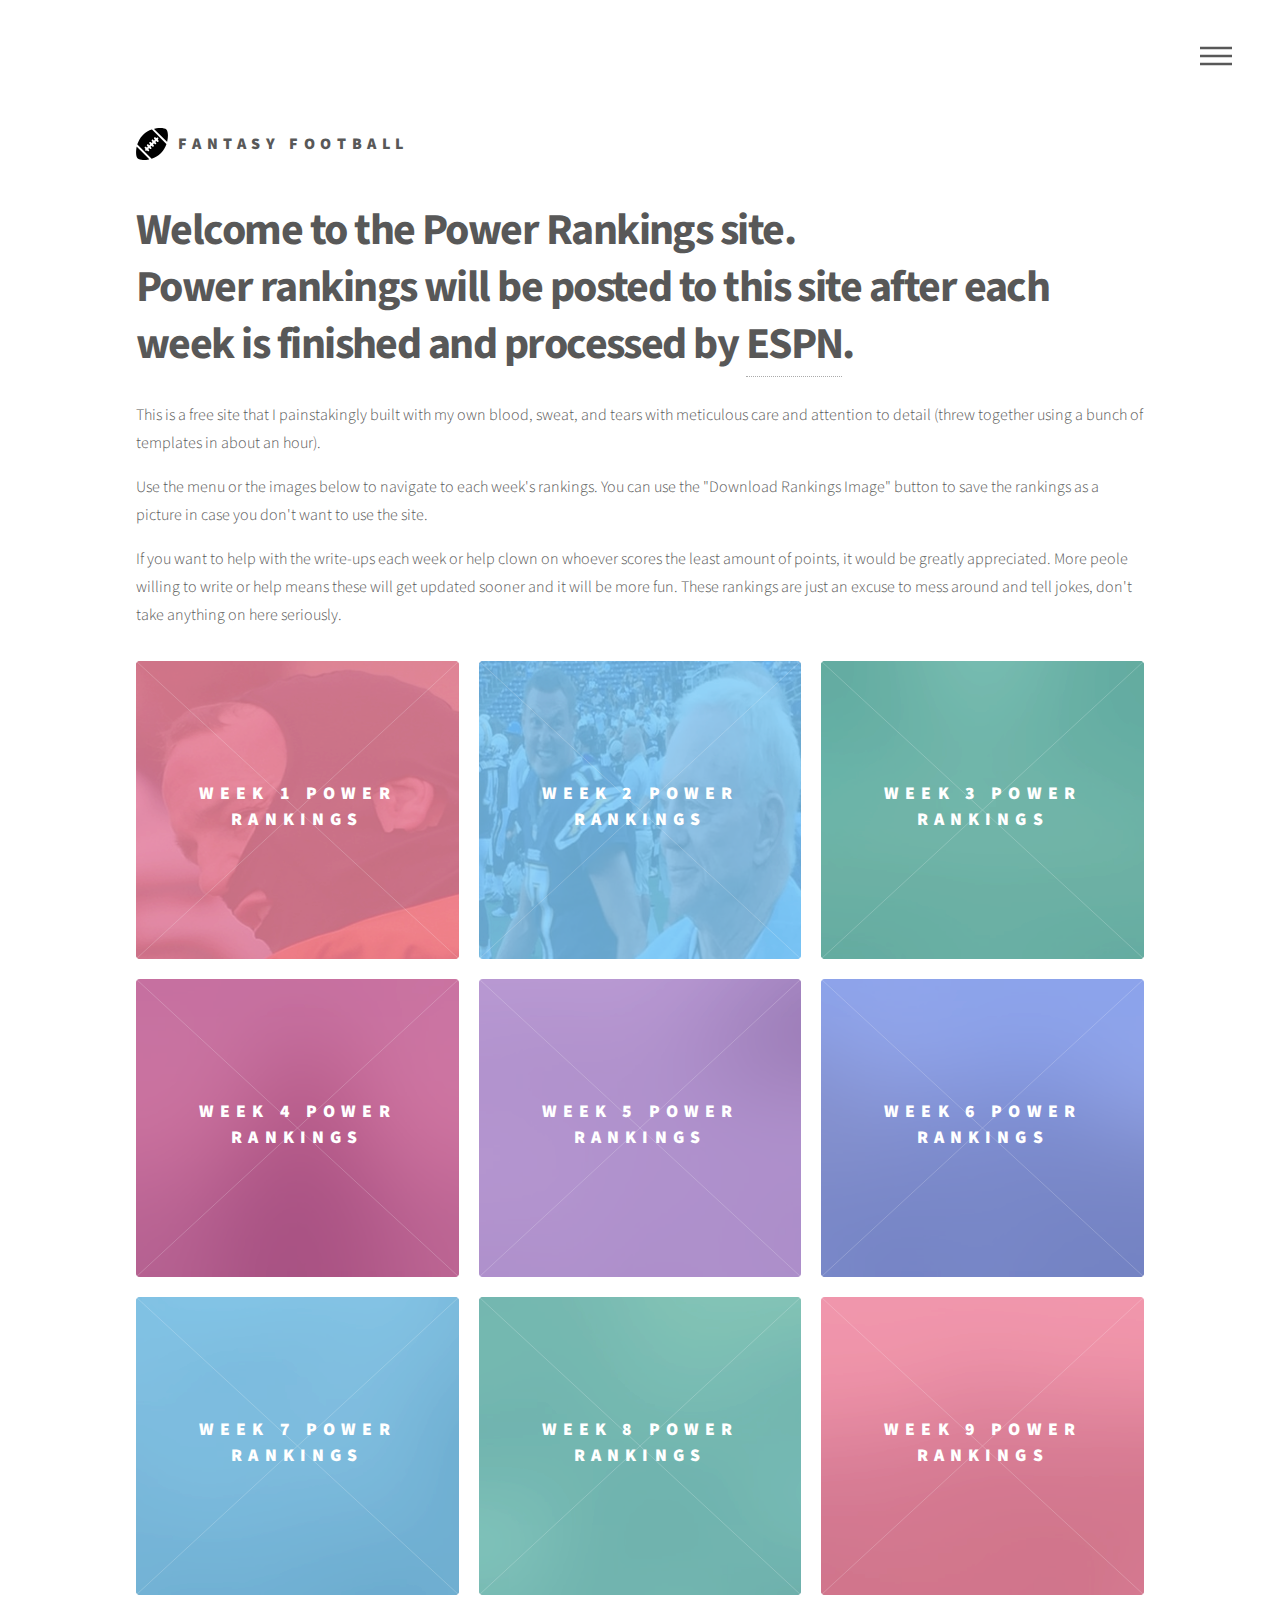
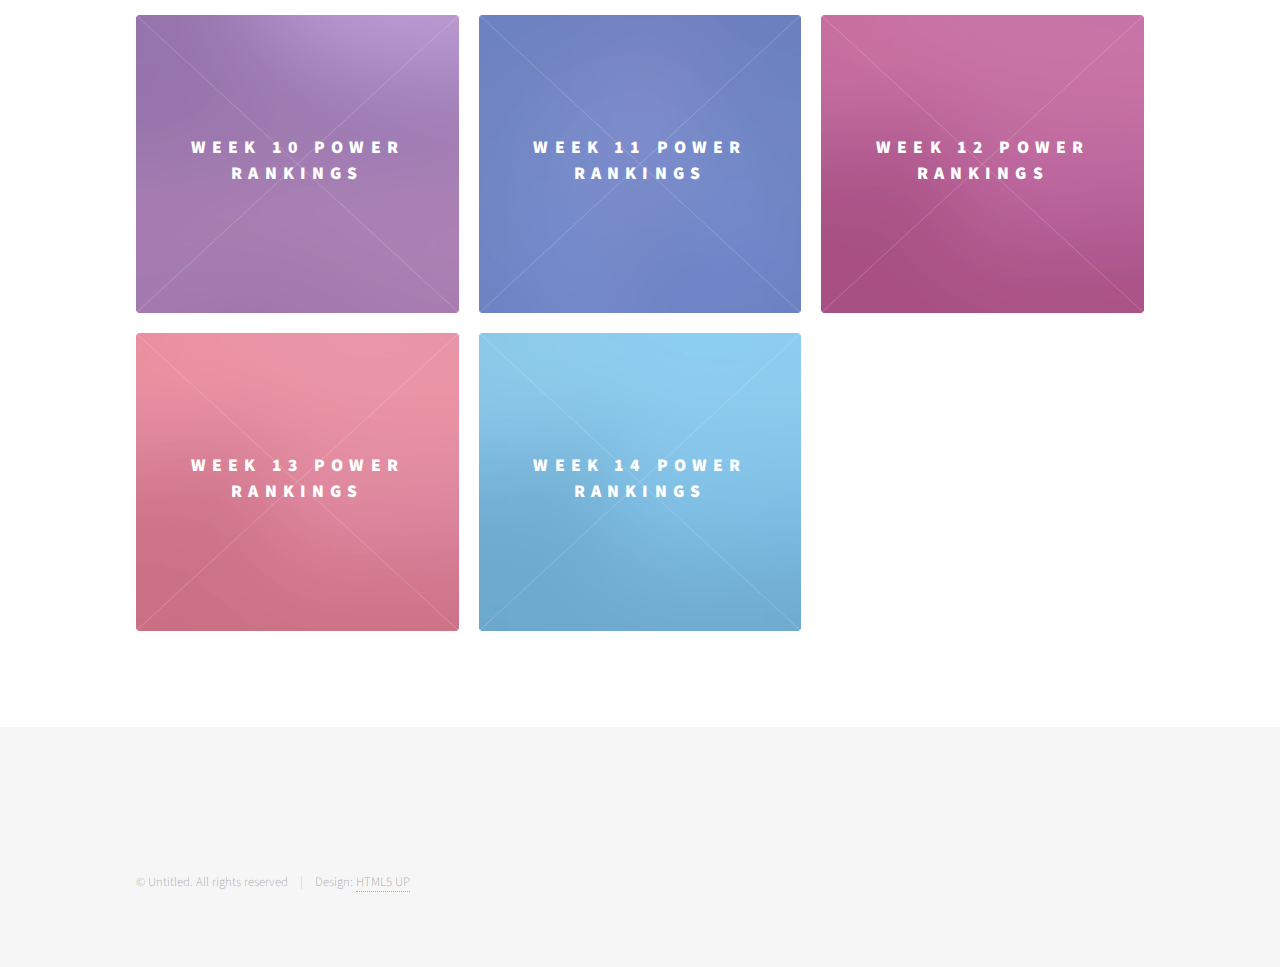
==== index.html @ f1c9c47d "Update index.html" ====
<!DOCTYPE HTML>
<!--
	Phantom by HTML5 UP
	html5up.net | @ajlkn
	Free for personal and commercial use under the CCA 3.0 license (html5up.net/license)
-->
<html>
	<head>
		<title>Fantasy Football Power Rankings</title>
		<meta charset="utf-8" />
		<meta name="viewport" content="width=device-width, initial-scale=1, user-scalable=no" />
		<link rel="stylesheet" href="assets/css/main.css" />
		<noscript><link rel="stylesheet" href="assets/css/noscript.css" /></noscript>
	</head>
	<body class="is-preload">
		<!-- Wrapper -->
			<div id="wrapper">

				<!-- Header -->
					<header id="header">
						<div class="inner">

							<!-- Logo -->
								<a href="index.html" class="logo">
									<span class="symbol"><img src="images/american-football.svg" alt="" /></span><span class="title">Fantasy Football</span>
								</a>

							<!-- Nav -->
								<nav>
									<ul>
										<li><a href="#menu">Menu</a></li>
									</ul>
								</nav>

						</div>
					</header>

				<!-- Menu -->
					<nav id="menu">
						<h2>Menu</h2>
						<ul>
							<li><a href="index.html">Home</a></li>
							<li><a href="fantasy_power_rankings-master/fantasy_power_rankings-master/manual_power_rankings.html">Week 1</a></li>
							<li><a href="fantasy_power_rankings-master/fantasy_power_rankings-master/manual_power_rankings2.html">Week 2</a></li>
							<li><a href="generic.html">Week 3</a></li>
							<li><a href="generic.html">Week 4</a></li>
							<li><a href="generic.html">Week 5</a></li>
							<li><a href="generic.html">Week 6</a></li>
							<li><a href="generic.html">Week 7</a></li>
							<li><a href="generic.html">Week 8</a></li>
							<li><a href="generic.html">Week 9</a></li>
							<li><a href="generic.html">Week 10</a></li>
							<li><a href="generic.html">Week 11</a></li>
							<li><a href="generic.html">Week 12</a></li>
							<li><a href="generic.html">Week 13</a></li>
							<li><a href="generic.html">Week 14</a></li>
						</ul>
					</nav>

				<!-- Main -->
					<div id="main">
						<div class="inner">
							<header>
								<h1>Welcome to the Power Rankings site.<br />
								Power rankings will be posted to this site after each week is finished and processed by <a href="https://fantasy.espn.com/football/league?leagueId=1941909">ESPN</a>.</h1>
								<p>This is a free site that I painstakingly built with my own blood, sweat, and tears with meticulous care and attention to detail (threw together using a bunch of templates in about an hour). </p>
								<p>Use the menu or the images below to navigate to each week's rankings. You can use the "Download Rankings Image" button to save the rankings as a picture in case you don't want to use the site.</p>
								<p>If you want to help with the write-ups each week or help clown on whoever scores the least amount of points, it would be greatly appreciated. More peole willing to write or help means these will get updated sooner and it will be more fun. These rankings are just an excuse to mess around and tell jokes, don't take anything on here seriously.</p>
							</header>
							<section class="tiles">
								<article class="style1">
									<span class="image">
										<img src="images/manning.jpg" alt="" />
									</span>
									<a href="fantasy_power_rankings-master/fantasy_power_rankings-master/manual_power_rankings.html">
										<h2>Week 1 Power Rankings</h2>
										<div class="content">
											<p>More like Week Fun am I right?</p>
										</div>
									</a>
								</article>
								<article class="style2">
									<span class="image">
										<img src="images/rivers.jpg" alt="" />
									</span>
									<a href="fantasy_power_rankings-master/fantasy_power_rankings-master/manual_power_rankings2.html">
										<h2>Week 2 Power Rankings</h2>
										<div class="content">
											<p>First the worst, second the best</p>
										</div>
									</a>
								</article>
								<article class="style3">
									<span class="image">
										<img src="images/pic03.jpg" alt="" />
									</span>
									<a href="generic.html">
										<h2>Week 3 Power Rankings</h2>
										<div class="content">
											<p>Sed nisl arcu euismod sit amet nisi lorem etiam dolor veroeros et feugiat.</p>
										</div>
									</a>
								</article>
								<article class="style4">
									<span class="image">
										<img src="images/pic04.jpg" alt="" />
									</span>
									<a href="generic.html">
										<h2>Week 4 Power Rankings</h2>
										<div class="content">
											<p>Sed nisl arcu euismod sit amet nisi lorem etiam dolor veroeros et feugiat.</p>
										</div>
									</a>
								</article>
								<article class="style5">
									<span class="image">
										<img src="images/pic05.jpg" alt="" />
									</span>
									<a href="generic.html">
										<h2>Week 5 Power Rankings</h2>
										<div class="content">
											<p>Sed nisl arcu euismod sit amet nisi lorem etiam dolor veroeros et feugiat.</p>
										</div>
									</a>
								</article>
								<article class="style6">
									<span class="image">
										<img src="images/pic06.jpg" alt="" />
									</span>
									<a href="generic.html">
										<h2>Week 6 Power Rankings</h2>
										<div class="content">
											<p>Sed nisl arcu euismod sit amet nisi lorem etiam dolor veroeros et feugiat.</p>
										</div>
									</a>
								</article>
								<article class="style2">
									<span class="image">
										<img src="images/pic07.jpg" alt="" />
									</span>
									<a href="generic.html">
										<h2>Week 7 Power Rankings</h2>
										<div class="content">
											<p>Sed nisl arcu euismod sit amet nisi lorem etiam dolor veroeros et feugiat.</p>
										</div>
									</a>
								</article>
								<article class="style3">
									<span class="image">
										<img src="images/pic08.jpg" alt="" />
									</span>
									<a href="generic.html">
										<h2>Week 8 Power Rankings</h2>
										<div class="content">
											<p>Sed nisl arcu euismod sit amet nisi lorem etiam dolor veroeros et feugiat.</p>
										</div>
									</a>
								</article>
								<article class="style1">
									<span class="image">
										<img src="images/pic09.jpg" alt="" />
									</span>
									<a href="generic.html">
										<h2>Week 9 Power Rankings</h2>
										<div class="content">
											<p>Sed nisl arcu euismod sit amet nisi lorem etiam dolor veroeros et feugiat.</p>
										</div>
									</a>
								</article>
								<article class="style5">
									<span class="image">
										<img src="images/pic10.jpg" alt="" />
									</span>
									<a href="generic.html">
										<h2>Week 10 Power Rankings</h2>
										<div class="content">
											<p>Sed nisl arcu euismod sit amet nisi lorem etiam dolor veroeros et feugiat.</p>
										</div>
									</a>
								</article>
								<article class="style6">
									<span class="image">
										<img src="images/pic11.jpg" alt="" />
									</span>
									<a href="generic.html">
										<h2>Week 11 Power Rankings</h2>
										<div class="content">
											<p>Sed nisl arcu euismod sit amet nisi lorem etiam dolor veroeros et feugiat.</p>
										</div>
									</a>
								</article>
								<article class="style4">
									<span class="image">
										<img src="images/pic12.jpg" alt="" />
									</span>
									<a href="generic.html">
										<h2>Week 12 Power Rankings</h2>
										<div class="content">
											<p>Sed nisl arcu euismod sit amet nisi lorem etiam dolor veroeros et feugiat.</p>
										</div>
									</a>
								</article>
								<article class="style1">
									<span class="image">
										<img src="images/pic12.jpg" alt="" />
									</span>
									<a href="generic.html">
										<h2>Week 13 Power Rankings</h2>
										<div class="content">
											<p>Sed nisl arcu euismod sit amet nisi lorem etiam dolor veroeros et feugiat.</p>
										</div>
									</a>
								</article>
								<article class="style2">
									<span class="image">
										<img src="images/pic12.jpg" alt="" />
									</span>
									<a href="generic.html">
										<h2>Week 14 Power Rankings</h2>
										<div class="content">
											<p>Sed nisl arcu euismod sit amet nisi lorem etiam dolor veroeros et feugiat.</p>
										</div>
									</a>
								</article>																
							</section>
						</div>
					</div>

				<!-- Footer -->
					<footer id="footer">
						<div class="inner">

							<ul class="copyright">
								<li>&copy; Untitled. All rights reserved</li><li>Design: <a href="http://html5up.net">HTML5 UP</a></li>
							</ul>
						</div>
					</footer>

			</div>

		<!-- Scripts -->
			<script src="assets/js/jquery.min.js"></script>
			<script src="assets/js/browser.min.js"></script>
			<script src="assets/js/breakpoints.min.js"></script>
			<script src="assets/js/util.js"></script>
			<script src="assets/js/main.js"></script>

	</body>
</html>
---- assets/css/main.css ----
@import url(fontawesome-all.min.css);
@import url("https://fonts.googleapis.com/css?family=Source+Sans+Pro:300,700,900");

/*
	Phantom by HTML5 UP
	html5up.net | @ajlkn
	Free for personal and commercial use under the CCA 3.0 license (html5up.net/license)
*/

html, body, div, span, applet, object,
iframe, h1, h2, h3, h4, h5, h6, p, blockquote,
pre, a, abbr, acronym, address, big, cite,
code, del, dfn, em, img, ins, kbd, q, s, samp,
small, strike, strong, sub, sup, tt, var, b,
u, i, center, dl, dt, dd, ol, ul, li, fieldset,
form, label, legend, table, caption, tbody,
tfoot, thead, tr, th, td, article, aside,
canvas, details, embed, figure, figcaption,
footer, header, hgroup, menu, nav, output, ruby,
section, summary, time, mark, audio, video {
	margin: 0;
	padding: 0;
	border: 0;
	font-size: 100%;
	font: inherit;
	vertical-align: baseline;}

article, aside, details, figcaption, figure,
footer, header, hgroup, menu, nav, section {
	display: block;}

body {
	line-height: 1;
}

ol, ul {
	list-style: none;
}

blockquote, q {
	quotes: none;
}

	blockquote:before, blockquote:after, q:before, q:after {
		content: '';
		content: none;
	}

table {
	border-collapse: collapse;
	border-spacing: 0;
}

body {
	-webkit-text-size-adjust: none;
}

mark {
	background-color: transparent;
	color: inherit;
}

input::-moz-focus-inner {
	border: 0;
	padding: 0;
}

input, select, textarea {
	-moz-appearance: none;
	-webkit-appearance: none;
	-ms-appearance: none;
	appearance: none;
}

/* Basic */

	@-ms-viewport {
		width: device-width;
	}

	body {
		-ms-overflow-style: scrollbar;
	}

	@media screen and (max-width: 480px) {

		html, body {
			min-width: 320px;
		}

	}

	html {
		box-sizing: border-box;
	}

	*, *:before, *:after {
		box-sizing: inherit;
	}

	body {
		background: #ffffff;
	}

		body.is-preload *, body.is-preload *:before, body.is-preload *:after {
			-moz-animation: none !important;
			-webkit-animation: none !important;
			-ms-animation: none !important;
			animation: none !important;
			-moz-transition: none !important;
			-webkit-transition: none !important;
			-ms-transition: none !important;
			transition: none !important;
		}

/* Type */

	body, input, select, textarea {
		color: #585858;
		font-family: "Source Sans Pro", Helvetica, sans-serif;
		font-size: 16pt;
		font-weight: 300;
		line-height: 1.75;
	}

		@media screen and (max-width: 1680px) {

			body, input, select, textarea {
				font-size: 14pt;
			}

		}

		@media screen and (max-width: 1280px) {

			body, input, select, textarea {
				font-size: 12pt;
			}

		}

	a {
		-moz-transition: border-bottom-color 0.2s ease, color 0.2s ease;
		-webkit-transition: border-bottom-color 0.2s ease, color 0.2s ease;
		-ms-transition: border-bottom-color 0.2s ease, color 0.2s ease;
		transition: border-bottom-color 0.2s ease, color 0.2s ease;
		text-decoration: none;
		color: #585858;
		border-bottom: dotted 1px rgba(88, 88, 88, 0.5);
	}

		a:hover {
			border-bottom-color: transparent;
			color: #f2849e !important;
		}

	strong, b {
		font-weight: 900;
	}

	em, i {
		font-style: italic;
	}

	p {
		margin: 0 0 2em 0;
	}

	h1 {
		font-size: 2.75em;
		font-weight: 700;
		line-height: 1.3;
		margin: 0 0 1em 0;
		letter-spacing: -0.035em;
	}

		h1 a {
			color: inherit;
		}

		@media screen and (max-width: 736px) {

			h1 {
				font-size: 2em;
				margin: 0 0 1em 0;
			}

		}

		@media screen and (max-width: 360px) {

			h1 {
				font-size: 1.75em;
			}

		}

	h2, h3, h4, h5, h6 {
		font-weight: 900;
		line-height: 1.5;
		margin: 0 0 2em 0;
		text-transform: uppercase;
		letter-spacing: 0.35em;
	}

		h2 a, h3 a, h4 a, h5 a, h6 a {
			color: inherit;
		}

	h2 {
		font-size: 1.1em;
	}

	h3 {
		font-size: 1em;
	}

	h4 {
		font-size: 0.8em;
	}

	h5 {
		font-size: 0.8em;
	}

	h6 {
		font-size: 0.8em;
	}

	@media screen and (max-width: 980px) {

		h1 br, h2 br, h3 br, h4 br, h5 br, h6 br {
			display: none;
		}

	}

	@media screen and (max-width: 736px) {

		h2 {
			font-size: 1em;
		}

		h3 {
			font-size: 0.8em;
		}

	}

	sub {
		font-size: 0.8em;
		position: relative;
		top: 0.5em;
	}

	sup {
		font-size: 0.8em;
		position: relative;
		top: -0.5em;
	}

	blockquote {
		border-left: solid 4px #c9c9c9;
		font-style: italic;
		margin: 0 0 2em 0;
		padding: 0.5em 0 0.5em 2em;
	}

	code {
		background: rgba(144, 144, 144, 0.075);
		border-radius: 4px;
		border: solid 1px #c9c9c9;
		font-family: "Courier New", monospace;
		font-size: 0.9em;
		margin: 0 0.25em;
		padding: 0.25em 0.65em;
	}

	pre {
		-webkit-overflow-scrolling: touch;
		font-family: "Courier New", monospace;
		font-size: 0.9em;
		margin: 0 0 2em 0;
	}

		pre code {
			display: block;
			line-height: 1.75;
			padding: 1em 1.5em;
			overflow-x: auto;
		}

	hr {
		border: 0;
		border-bottom: solid 1px #c9c9c9;
		margin: 2em 0;
	}

		hr.major {
			margin: 3em 0;
		}

	.align-left {
		text-align: left;
	}

	.align-center {
		text-align: center;
	}

	.align-right {
		text-align: right;
	}

/* Row */

	.row {
		display: flex;
		flex-wrap: wrap;
		box-sizing: border-box;
		align-items: stretch;
	}

		.row > * {
			box-sizing: border-box;
		}

		.row.gtr-uniform > * > :last-child {
			margin-bottom: 0;
		}

		.row.aln-left {
			justify-content: flex-start;
		}

		.row.aln-center {
			justify-content: center;
		}

		.row.aln-right {
			justify-content: flex-end;
		}

		.row.aln-top {
			align-items: flex-start;
		}

		.row.aln-middle {
			align-items: center;
		}

		.row.aln-bottom {
			align-items: flex-end;
		}

		.row > .imp {
			order: -1;
		}

		.row > .col-1 {
			width: 8.33333%;
		}

		.row > .off-1 {
			margin-left: 8.33333%;
		}

		.row > .col-2 {
			width: 16.66667%;
		}

		.row > .off-2 {
			margin-left: 16.66667%;
		}

		.row > .col-3 {
			width: 25%;
		}

		.row > .off-3 {
			margin-left: 25%;
		}

		.row > .col-4 {
			width: 33.33333%;
		}

		.row > .off-4 {
			margin-left: 33.33333%;
		}

		.row > .col-5 {
			width: 41.66667%;
		}

		.row > .off-5 {
			margin-left: 41.66667%;
		}

		.row > .col-6 {
			width: 50%;
		}

		.row > .off-6 {
			margin-left: 50%;
		}

		.row > .col-7 {
			width: 58.33333%;
		}

		.row > .off-7 {
			margin-left: 58.33333%;
		}

		.row > .col-8 {
			width: 66.66667%;
		}

		.row > .off-8 {
			margin-left: 66.66667%;
		}

		.row > .col-9 {
			width: 75%;
		}

		.row > .off-9 {
			margin-left: 75%;
		}

		.row > .col-10 {
			width: 83.33333%;
		}

		.row > .off-10 {
			margin-left: 83.33333%;
		}

		.row > .col-11 {
			width: 91.66667%;
		}

		.row > .off-11 {
			margin-left: 91.66667%;
		}

		.row > .col-12 {
			width: 100%;
		}

		.row > .off-12 {
			margin-left: 100%;
		}

		.row.gtr-0 {
			margin-top: 0;
			margin-left: 0em;
		}

			.row.gtr-0 > * {
				padding: 0 0 0 0em;
			}

			.row.gtr-0.gtr-uniform {
				margin-top: 0em;
			}

				.row.gtr-0.gtr-uniform > * {
					padding-top: 0em;
				}

		.row.gtr-25 {
			margin-top: 0;
			margin-left: -0.5em;
		}

			.row.gtr-25 > * {
				padding: 0 0 0 0.5em;
			}

			.row.gtr-25.gtr-uniform {
				margin-top: -0.5em;
			}

				.row.gtr-25.gtr-uniform > * {
					padding-top: 0.5em;
				}

		.row.gtr-50 {
			margin-top: 0;
			margin-left: -1em;
		}

			.row.gtr-50 > * {
				padding: 0 0 0 1em;
			}

			.row.gtr-50.gtr-uniform {
				margin-top: -1em;
			}

				.row.gtr-50.gtr-uniform > * {
					padding-top: 1em;
				}

		.row {
			margin-top: 0;
			margin-left: -2em;
		}

			.row > * {
				padding: 0 0 0 2em;
			}

			.row.gtr-uniform {
				margin-top: -2em;
			}

				.row.gtr-uniform > * {
					padding-top: 2em;
				}

		.row.gtr-150 {
			margin-top: 0;
			margin-left: -3em;
		}

			.row.gtr-150 > * {
				padding: 0 0 0 3em;
			}

			.row.gtr-150.gtr-uniform {
				margin-top: -3em;
			}

				.row.gtr-150.gtr-uniform > * {
					padding-top: 3em;
				}

		.row.gtr-200 {
			margin-top: 0;
			margin-left: -4em;
		}

			.row.gtr-200 > * {
				padding: 0 0 0 4em;
			}

			.row.gtr-200.gtr-uniform {
				margin-top: -4em;
			}

				.row.gtr-200.gtr-uniform > * {
					padding-top: 4em;
				}

		@media screen and (max-width: 1680px) {

			.row {
				display: flex;
				flex-wrap: wrap;
				box-sizing: border-box;
				align-items: stretch;
			}

				.row > * {
					box-sizing: border-box;
				}

				.row.gtr-uniform > * > :last-child {
					margin-bottom: 0;
				}

				.row.aln-left {
					justify-content: flex-start;
				}

				.row.aln-center {
					justify-content: center;
				}

				.row.aln-right {
					justify-content: flex-end;
				}

				.row.aln-top {
					align-items: flex-start;
				}

				.row.aln-middle {
					align-items: center;
				}

				.row.aln-bottom {
					align-items: flex-end;
				}

				.row > .imp-xlarge {
					order: -1;
				}

				.row > .col-1-xlarge {
					width: 8.33333%;
				}

				.row > .off-1-xlarge {
					margin-left: 8.33333%;
				}

				.row > .col-2-xlarge {
					width: 16.66667%;
				}

				.row > .off-2-xlarge {
					margin-left: 16.66667%;
				}

				.row > .col-3-xlarge {
					width: 25%;
				}

				.row > .off-3-xlarge {
					margin-left: 25%;
				}

				.row > .col-4-xlarge {
					width: 33.33333%;
				}

				.row > .off-4-xlarge {
					margin-left: 33.33333%;
				}

				.row > .col-5-xlarge {
					width: 41.66667%;
				}

				.row > .off-5-xlarge {
					margin-left: 41.66667%;
				}

				.row > .col-6-xlarge {
					width: 50%;
				}

				.row > .off-6-xlarge {
					margin-left: 50%;
				}

				.row > .col-7-xlarge {
					width: 58.33333%;
				}

				.row > .off-7-xlarge {
					margin-left: 58.33333%;
				}

				.row > .col-8-xlarge {
					width: 66.66667%;
				}

				.row > .off-8-xlarge {
					margin-left: 66.66667%;
				}

				.row > .col-9-xlarge {
					width: 75%;
				}

				.row > .off-9-xlarge {
					margin-left: 75%;
				}

				.row > .col-10-xlarge {
					width: 83.33333%;
				}

				.row > .off-10-xlarge {
					margin-left: 83.33333%;
				}

				.row > .col-11-xlarge {
					width: 91.66667%;
				}

				.row > .off-11-xlarge {
					margin-left: 91.66667%;
				}

				.row > .col-12-xlarge {
					width: 100%;
				}

				.row > .off-12-xlarge {
					margin-left: 100%;
				}

				.row.gtr-0 {
					margin-top: 0;
					margin-left: 0em;
				}

					.row.gtr-0 > * {
						padding: 0 0 0 0em;
					}

					.row.gtr-0.gtr-uniform {
						margin-top: 0em;
					}

						.row.gtr-0.gtr-uniform > * {
							padding-top: 0em;
						}

				.row.gtr-25 {
					margin-top: 0;
					margin-left: -0.5em;
				}

					.row.gtr-25 > * {
						padding: 0 0 0 0.5em;
					}

					.row.gtr-25.gtr-uniform {
						margin-top: -0.5em;
					}

						.row.gtr-25.gtr-uniform > * {
							padding-top: 0.5em;
						}

				.row.gtr-50 {
					margin-top: 0;
					margin-left: -1em;
				}

					.row.gtr-50 > * {
						padding: 0 0 0 1em;
					}

					.row.gtr-50.gtr-uniform {
						margin-top: -1em;
					}

						.row.gtr-50.gtr-uniform > * {
							padding-top: 1em;
						}

				.row {
					margin-top: 0;
					margin-left: -2em;
				}

					.row > * {
						padding: 0 0 0 2em;
					}

					.row.gtr-uniform {
						margin-top: -2em;
					}

						.row.gtr-uniform > * {
							padding-top: 2em;
						}

				.row.gtr-150 {
					margin-top: 0;
					margin-left: -3em;
				}

					.row.gtr-150 > * {
						padding: 0 0 0 3em;
					}

					.row.gtr-150.gtr-uniform {
						margin-top: -3em;
					}

						.row.gtr-150.gtr-uniform > * {
							padding-top: 3em;
						}

				.row.gtr-200 {
					margin-top: 0;
					margin-left: -4em;
				}

					.row.gtr-200 > * {
						padding: 0 0 0 4em;
					}

					.row.gtr-200.gtr-uniform {
						margin-top: -4em;
					}

						.row.gtr-200.gtr-uniform > * {
							padding-top: 4em;
						}

		}

		@media screen and (max-width: 1280px) {

			.row {
				display: flex;
				flex-wrap: wrap;
				box-sizing: border-box;
				align-items: stretch;
			}

				.row > * {
					box-sizing: border-box;
				}

				.row.gtr-uniform > * > :last-child {
					margin-bottom: 0;
				}

				.row.aln-left {
					justify-content: flex-start;
				}

				.row.aln-center {
					justify-content: center;
				}

				.row.aln-right {
					justify-content: flex-end;
				}

				.row.aln-top {
					align-items: flex-start;
				}

				.row.aln-middle {
					align-items: center;
				}

				.row.aln-bottom {
					align-items: flex-end;
				}

				.row > .imp-large {
					order: -1;
				}

				.row > .col-1-large {
					width: 8.33333%;
				}

				.row > .off-1-large {
					margin-left: 8.33333%;
				}

				.row > .col-2-large {
					width: 16.66667%;
				}

				.row > .off-2-large {
					margin-left: 16.66667%;
				}

				.row > .col-3-large {
					width: 25%;
				}

				.row > .off-3-large {
					margin-left: 25%;
				}

				.row > .col-4-large {
					width: 33.33333%;
				}

				.row > .off-4-large {
					margin-left: 33.33333%;
				}

				.row > .col-5-large {
					width: 41.66667%;
				}

				.row > .off-5-large {
					margin-left: 41.66667%;
				}

				.row > .col-6-large {
					width: 50%;
				}

				.row > .off-6-large {
					margin-left: 50%;
				}

				.row > .col-7-large {
					width: 58.33333%;
				}

				.row > .off-7-large {
					margin-left: 58.33333%;
				}

				.row > .col-8-large {
					width: 66.66667%;
				}

				.row > .off-8-large {
					margin-left: 66.66667%;
				}

				.row > .col-9-large {
					width: 75%;
				}

				.row > .off-9-large {
					margin-left: 75%;
				}

				.row > .col-10-large {
					width: 83.33333%;
				}

				.row > .off-10-large {
					margin-left: 83.33333%;
				}

				.row > .col-11-large {
					width: 91.66667%;
				}

				.row > .off-11-large {
					margin-left: 91.66667%;
				}

				.row > .col-12-large {
					width: 100%;
				}

				.row > .off-12-large {
					margin-left: 100%;
				}

				.row.gtr-0 {
					margin-top: 0;
					margin-left: 0em;
				}

					.row.gtr-0 > * {
						padding: 0 0 0 0em;
					}

					.row.gtr-0.gtr-uniform {
						margin-top: 0em;
					}

						.row.gtr-0.gtr-uniform > * {
							padding-top: 0em;
						}

				.row.gtr-25 {
					margin-top: 0;
					margin-left: -0.5em;
				}

					.row.gtr-25 > * {
						padding: 0 0 0 0.5em;
					}

					.row.gtr-25.gtr-uniform {
						margin-top: -0.5em;
					}

						.row.gtr-25.gtr-uniform > * {
							padding-top: 0.5em;
						}

				.row.gtr-50 {
					margin-top: 0;
					margin-left: -1em;
				}

					.row.gtr-50 > * {
						padding: 0 0 0 1em;
					}

					.row.gtr-50.gtr-uniform {
						margin-top: -1em;
					}

						.row.gtr-50.gtr-uniform > * {
							padding-top: 1em;
						}

				.row {
					margin-top: 0;
					margin-left: -2em;
				}

					.row > * {
						padding: 0 0 0 2em;
					}

					.row.gtr-uniform {
						margin-top: -2em;
					}

						.row.gtr-uniform > * {
							padding-top: 2em;
						}

				.row.gtr-150 {
					margin-top: 0;
					margin-left: -3em;
				}

					.row.gtr-150 > * {
						padding: 0 0 0 3em;
					}

					.row.gtr-150.gtr-uniform {
						margin-top: -3em;
					}

						.row.gtr-150.gtr-uniform > * {
							padding-top: 3em;
						}

				.row.gtr-200 {
					margin-top: 0;
					margin-left: -4em;
				}

					.row.gtr-200 > * {
						padding: 0 0 0 4em;
					}

					.row.gtr-200.gtr-uniform {
						margin-top: -4em;
					}

						.row.gtr-200.gtr-uniform > * {
							padding-top: 4em;
						}

		}

		@media screen and (max-width: 980px) {

			.row {
				display: flex;
				flex-wrap: wrap;
				box-sizing: border-box;
				align-items: stretch;
			}

				.row > * {
					box-sizing: border-box;
				}

				.row.gtr-uniform > * > :last-child {
					margin-bottom: 0;
				}

				.row.aln-left {
					justify-content: flex-start;
				}

				.row.aln-center {
					justify-content: center;
				}

				.row.aln-right {
					justify-content: flex-end;
				}

				.row.aln-top {
					align-items: flex-start;
				}

				.row.aln-middle {
					align-items: center;
				}

				.row.aln-bottom {
					align-items: flex-end;
				}

				.row > .imp-medium {
					order: -1;
				}

				.row > .col-1-medium {
					width: 8.33333%;
				}

				.row > .off-1-medium {
					margin-left: 8.33333%;
				}

				.row > .col-2-medium {
					width: 16.66667%;
				}

				.row > .off-2-medium {
					margin-left: 16.66667%;
				}

				.row > .col-3-medium {
					width: 25%;
				}

				.row > .off-3-medium {
					margin-left: 25%;
				}

				.row > .col-4-medium {
					width: 33.33333%;
				}

				.row > .off-4-medium {
					margin-left: 33.33333%;
				}

				.row > .col-5-medium {
					width: 41.66667%;
				}

				.row > .off-5-medium {
					margin-left: 41.66667%;
				}

				.row > .col-6-medium {
					width: 50%;
				}

				.row > .off-6-medium {
					margin-left: 50%;
				}

				.row > .col-7-medium {
					width: 58.33333%;
				}

				.row > .off-7-medium {
					margin-left: 58.33333%;
				}

				.row > .col-8-medium {
					width: 66.66667%;
				}

				.row > .off-8-medium {
					margin-left: 66.66667%;
				}

				.row > .col-9-medium {
					width: 75%;
				}

				.row > .off-9-medium {
					margin-left: 75%;
				}

				.row > .col-10-medium {
					width: 83.33333%;
				}

				.row > .off-10-medium {
					margin-left: 83.33333%;
				}

				.row > .col-11-medium {
					width: 91.66667%;
				}

				.row > .off-11-medium {
					margin-left: 91.66667%;
				}

				.row > .col-12-medium {
					width: 100%;
				}

				.row > .off-12-medium {
					margin-left: 100%;
				}

				.row.gtr-0 {
					margin-top: 0;
					margin-left: 0em;
				}

					.row.gtr-0 > * {
						padding: 0 0 0 0em;
					}

					.row.gtr-0.gtr-uniform {
						margin-top: 0em;
					}

						.row.gtr-0.gtr-uniform > * {
							padding-top: 0em;
						}

				.row.gtr-25 {
					margin-top: 0;
					margin-left: -0.375em;
				}

					.row.gtr-25 > * {
						padding: 0 0 0 0.375em;
					}

					.row.gtr-25.gtr-uniform {
						margin-top: -0.375em;
					}

						.row.gtr-25.gtr-uniform > * {
							padding-top: 0.375em;
						}

				.row.gtr-50 {
					margin-top: 0;
					margin-left: -0.75em;
				}

					.row.gtr-50 > * {
						padding: 0 0 0 0.75em;
					}

					.row.gtr-50.gtr-uniform {
						margin-top: -0.75em;
					}

						.row.gtr-50.gtr-uniform > * {
							padding-top: 0.75em;
						}

				.row {
					margin-top: 0;
					margin-left: -1.5em;
				}

					.row > * {
						padding: 0 0 0 1.5em;
					}

					.row.gtr-uniform {
						margin-top: -1.5em;
					}

						.row.gtr-uniform > * {
							padding-top: 1.5em;
						}

				.row.gtr-150 {
					margin-top: 0;
					margin-left: -2.25em;
				}

					.row.gtr-150 > * {
						padding: 0 0 0 2.25em;
					}

					.row.gtr-150.gtr-uniform {
						margin-top: -2.25em;
					}

						.row.gtr-150.gtr-uniform > * {
							padding-top: 2.25em;
						}

				.row.gtr-200 {
					margin-top: 0;
					margin-left: -3em;
				}

					.row.gtr-200 > * {
						padding: 0 0 0 3em;
					}

					.row.gtr-200.gtr-uniform {
						margin-top: -3em;
					}

						.row.gtr-200.gtr-uniform > * {
							padding-top: 3em;
						}

		}

		@media screen and (max-width: 736px) {

			.row {
				display: flex;
				flex-wrap: wrap;
				box-sizing: border-box;
				align-items: stretch;
			}

				.row > * {
					box-sizing: border-box;
				}

				.row.gtr-uniform > * > :last-child {
					margin-bottom: 0;
				}

				.row.aln-left {
					justify-content: flex-start;
				}

				.row.aln-center {
					justify-content: center;
				}

				.row.aln-right {
					justify-content: flex-end;
				}

				.row.aln-top {
					align-items: flex-start;
				}

				.row.aln-middle {
					align-items: center;
				}

				.row.aln-bottom {
					align-items: flex-end;
				}

				.row > .imp-small {
					order: -1;
				}

				.row > .col-1-small {
					width: 8.33333%;
				}

				.row > .off-1-small {
					margin-left: 8.33333%;
				}

				.row > .col-2-small {
					width: 16.66667%;
				}

				.row > .off-2-small {
					margin-left: 16.66667%;
				}

				.row > .col-3-small {
					width: 25%;
				}

				.row > .off-3-small {
					margin-left: 25%;
				}

				.row > .col-4-small {
					width: 33.33333%;
				}

				.row > .off-4-small {
					margin-left: 33.33333%;
				}

				.row > .col-5-small {
					width: 41.66667%;
				}

				.row > .off-5-small {
					margin-left: 41.66667%;
				}

				.row > .col-6-small {
					width: 50%;
				}

				.row > .off-6-small {
					margin-left: 50%;
				}

				.row > .col-7-small {
					width: 58.33333%;
				}

				.row > .off-7-small {
					margin-left: 58.33333%;
				}

				.row > .col-8-small {
					width: 66.66667%;
				}

				.row > .off-8-small {
					margin-left: 66.66667%;
				}

				.row > .col-9-small {
					width: 75%;
				}

				.row > .off-9-small {
					margin-left: 75%;
				}

				.row > .col-10-small {
					width: 83.33333%;
				}

				.row > .off-10-small {
					margin-left: 83.33333%;
				}

				.row > .col-11-small {
					width: 91.66667%;
				}

				.row > .off-11-small {
					margin-left: 91.66667%;
				}

				.row > .col-12-small {
					width: 100%;
				}

				.row > .off-12-small {
					margin-left: 100%;
				}

				.row.gtr-0 {
					margin-top: 0;
					margin-left: 0em;
				}

					.row.gtr-0 > * {
						padding: 0 0 0 0em;
					}

					.row.gtr-0.gtr-uniform {
						margin-top: 0em;
					}

						.row.gtr-0.gtr-uniform > * {
							padding-top: 0em;
						}

				.row.gtr-25 {
					margin-top: 0;
					margin-left: -0.25em;
				}

					.row.gtr-25 > * {
						padding: 0 0 0 0.25em;
					}

					.row.gtr-25.gtr-uniform {
						margin-top: -0.25em;
					}

						.row.gtr-25.gtr-uniform > * {
							padding-top: 0.25em;
						}

				.row.gtr-50 {
					margin-top: 0;
					margin-left: -0.5em;
				}

					.row.gtr-50 > * {
						padding: 0 0 0 0.5em;
					}

					.row.gtr-50.gtr-uniform {
						margin-top: -0.5em;
					}

						.row.gtr-50.gtr-uniform > * {
							padding-top: 0.5em;
						}

				.row {
					margin-top: 0;
					margin-left: -1em;
				}

					.row > * {
						padding: 0 0 0 1em;
					}

					.row.gtr-uniform {
						margin-top: -1em;
					}

						.row.gtr-uniform > * {
							padding-top: 1em;
						}

				.row.gtr-150 {
					margin-top: 0;
					margin-left: -1.5em;
				}

					.row.gtr-150 > * {
						padding: 0 0 0 1.5em;
					}

					.row.gtr-150.gtr-uniform {
						margin-top: -1.5em;
					}

						.row.gtr-150.gtr-uniform > * {
							padding-top: 1.5em;
						}

				.row.gtr-200 {
					margin-top: 0;
					margin-left: -2em;
				}

					.row.gtr-200 > * {
						padding: 0 0 0 2em;
					}

					.row.gtr-200.gtr-uniform {
						margin-top: -2em;
					}

						.row.gtr-200.gtr-uniform > * {
							padding-top: 2em;
						}

		}

		@media screen and (max-width: 480px) {

			.row {
				display: flex;
				flex-wrap: wrap;
				box-sizing: border-box;
				align-items: stretch;
			}

				.row > * {
					box-sizing: border-box;
				}

				.row.gtr-uniform > * > :last-child {
					margin-bottom: 0;
				}

				.row.aln-left {
					justify-content: flex-start;
				}

				.row.aln-center {
					justify-content: center;
				}

				.row.aln-right {
					justify-content: flex-end;
				}

				.row.aln-top {
					align-items: flex-start;
				}

				.row.aln-middle {
					align-items: center;
				}

				.row.aln-bottom {
					align-items: flex-end;
				}

				.row > .imp-xsmall {
					order: -1;
				}

				.row > .col-1-xsmall {
					width: 8.33333%;
				}

				.row > .off-1-xsmall {
					margin-left: 8.33333%;
				}

				.row > .col-2-xsmall {
					width: 16.66667%;
				}

				.row > .off-2-xsmall {
					margin-left: 16.66667%;
				}

				.row > .col-3-xsmall {
					width: 25%;
				}

				.row > .off-3-xsmall {
					margin-left: 25%;
				}

				.row > .col-4-xsmall {
					width: 33.33333%;
				}

				.row > .off-4-xsmall {
					margin-left: 33.33333%;
				}

				.row > .col-5-xsmall {
					width: 41.66667%;
				}

				.row > .off-5-xsmall {
					margin-left: 41.66667%;
				}

				.row > .col-6-xsmall {
					width: 50%;
				}

				.row > .off-6-xsmall {
					margin-left: 50%;
				}

				.row > .col-7-xsmall {
					width: 58.33333%;
				}

				.row > .off-7-xsmall {
					margin-left: 58.33333%;
				}

				.row > .col-8-xsmall {
					width: 66.66667%;
				}

				.row > .off-8-xsmall {
					margin-left: 66.66667%;
				}

				.row > .col-9-xsmall {
					width: 75%;
				}

				.row > .off-9-xsmall {
					margin-left: 75%;
				}

				.row > .col-10-xsmall {
					width: 83.33333%;
				}

				.row > .off-10-xsmall {
					margin-left: 83.33333%;
				}

				.row > .col-11-xsmall {
					width: 91.66667%;
				}

				.row > .off-11-xsmall {
					margin-left: 91.66667%;
				}

				.row > .col-12-xsmall {
					width: 100%;
				}

				.row > .off-12-xsmall {
					margin-left: 100%;
				}

				.row.gtr-0 {
					margin-top: 0;
					margin-left: 0em;
				}

					.row.gtr-0 > * {
						padding: 0 0 0 0em;
					}

					.row.gtr-0.gtr-uniform {
						margin-top: 0em;
					}

						.row.gtr-0.gtr-uniform > * {
							padding-top: 0em;
						}

				.row.gtr-25 {
					margin-top: 0;
					margin-left: -0.25em;
				}

					.row.gtr-25 > * {
						padding: 0 0 0 0.25em;
					}

					.row.gtr-25.gtr-uniform {
						margin-top: -0.25em;
					}

						.row.gtr-25.gtr-uniform > * {
							padding-top: 0.25em;
						}

				.row.gtr-50 {
					margin-top: 0;
					margin-left: -0.5em;
				}

					.row.gtr-50 > * {
						padding: 0 0 0 0.5em;
					}

					.row.gtr-50.gtr-uniform {
						margin-top: -0.5em;
					}

						.row.gtr-50.gtr-uniform > * {
							padding-top: 0.5em;
						}

				.row {
					margin-top: 0;
					margin-left: -1em;
				}

					.row > * {
						padding: 0 0 0 1em;
					}

					.row.gtr-uniform {
						margin-top: -1em;
					}

						.row.gtr-uniform > * {
							padding-top: 1em;
						}

				.row.gtr-150 {
					margin-top: 0;
					margin-left: -1.5em;
				}

					.row.gtr-150 > * {
						padding: 0 0 0 1.5em;
					}

					.row.gtr-150.gtr-uniform {
						margin-top: -1.5em;
					}

						.row.gtr-150.gtr-uniform > * {
							padding-top: 1.5em;
						}

				.row.gtr-200 {
					margin-top: 0;
					margin-left: -2em;
				}

					.row.gtr-200 > * {
						padding: 0 0 0 2em;
					}

					.row.gtr-200.gtr-uniform {
						margin-top: -2em;
					}

						.row.gtr-200.gtr-uniform > * {
							padding-top: 2em;
						}

		}

/* Section/Article */

	section.special, article.special {
		text-align: center;
	}

	header p {
		margin-top: -1em;
	}

	@media screen and (max-width: 736px) {

		header p {
			margin-top: 0;
		}

	}

/* Icon */

	.icon {
		text-decoration: none;
		border-bottom: none;
		position: relative;
	}

		.icon:before {
			-moz-osx-font-smoothing: grayscale;
			-webkit-font-smoothing: antialiased;
			display: inline-block;
			font-style: normal;
			font-variant: normal;
			text-rendering: auto;
			line-height: 1;
			text-transform: none !important;
			font-family: 'Font Awesome 5 Free';
			font-weight: 400;
		}

		.icon > .label {
			display: none;
		}

		.icon:before {
			line-height: inherit;
		}

		.icon.solid:before {
			font-weight: 900;
		}

		.icon.brands:before {
			font-family: 'Font Awesome 5 Brands';
		}

		.icon.style2 {
			-moz-transition: background-color 0.2s ease-in-out, color 0.2s ease-in-out, border-color 0.2s ease-in-out;
			-webkit-transition: background-color 0.2s ease-in-out, color 0.2s ease-in-out, border-color 0.2s ease-in-out;
			-ms-transition: background-color 0.2s ease-in-out, color 0.2s ease-in-out, border-color 0.2s ease-in-out;
			transition: background-color 0.2s ease-in-out, color 0.2s ease-in-out, border-color 0.2s ease-in-out;
			background-color: transparent;
			border: solid 1px #c9c9c9;
			border-radius: 4px;
			width: 2.65em;
			height: 2.65em;
			display: inline-block;
			text-align: center;
			line-height: 2.65em;
			color: inherit;
		}

			.icon.style2:before {
				font-size: 1.1em;
			}

			.icon.style2:hover {
				color: #f2849e;
				border-color: #f2849e;
			}

			.icon.style2:active {
				background-color: rgba(242, 132, 158, 0.1);
			}

/* List */

	ol {
		list-style: decimal;
		margin: 0 0 2em 0;
		padding-left: 1.25em;
	}

		ol li {
			padding-left: 0.25em;
		}

	ul {
		list-style: disc;
		margin: 0 0 2em 0;
		padding-left: 1em;
	}

		ul li {
			padding-left: 0.5em;
		}

		ul.alt {
			list-style: none;
			padding-left: 0;
		}

			ul.alt li {
				border-top: solid 1px #c9c9c9;
				padding: 0.5em 0;
			}

				ul.alt li:first-child {
					border-top: 0;
					padding-top: 0;
				}

	dl {
		margin: 0 0 2em 0;
	}

		dl dt {
			display: block;
			font-weight: 900;
			margin: 0 0 1em 0;
		}

		dl dd {
			margin-left: 2em;
		}

/* Actions */

	ul.actions {
		display: -moz-flex;
		display: -webkit-flex;
		display: -ms-flex;
		display: flex;
		cursor: default;
		list-style: none;
		margin-left: -1em;
		padding-left: 0;
	}

		ul.actions li {
			padding: 0 0 0 1em;
			vertical-align: middle;
		}

		ul.actions.special {
			-moz-justify-content: center;
			-webkit-justify-content: center;
			-ms-justify-content: center;
			justify-content: center;
			width: 100%;
			margin-left: 0;
		}

			ul.actions.special li:first-child {
				padding-left: 0;
			}

		ul.actions.stacked {
			-moz-flex-direction: column;
			-webkit-flex-direction: column;
			-ms-flex-direction: column;
			flex-direction: column;
			margin-left: 0;
		}

			ul.actions.stacked li {
				padding: 1.3em 0 0 0;
			}

				ul.actions.stacked li:first-child {
					padding-top: 0;
				}

		ul.actions.fit {
			width: calc(100% + 1em);
		}

			ul.actions.fit li {
				-moz-flex-grow: 1;
				-webkit-flex-grow: 1;
				-ms-flex-grow: 1;
				flex-grow: 1;
				-moz-flex-shrink: 1;
				-webkit-flex-shrink: 1;
				-ms-flex-shrink: 1;
				flex-shrink: 1;
				width: 100%;
			}

				ul.actions.fit li > * {
					width: 100%;
				}

			ul.actions.fit.stacked {
				width: 100%;
			}

		@media screen and (max-width: 480px) {

			ul.actions:not(.fixed) {
				-moz-flex-direction: column;
				-webkit-flex-direction: column;
				-ms-flex-direction: column;
				flex-direction: column;
				margin-left: 0;
				width: 100% !important;
			}

				ul.actions:not(.fixed) li {
					-moz-flex-grow: 1;
					-webkit-flex-grow: 1;
					-ms-flex-grow: 1;
					flex-grow: 1;
					-moz-flex-shrink: 1;
					-webkit-flex-shrink: 1;
					-ms-flex-shrink: 1;
					flex-shrink: 1;
					padding: 1em 0 0 0;
					text-align: center;
					width: 100%;
				}

					ul.actions:not(.fixed) li > * {
						width: 100%;
					}

					ul.actions:not(.fixed) li:first-child {
						padding-top: 0;
					}

					ul.actions:not(.fixed) li input[type="submit"],
					ul.actions:not(.fixed) li input[type="reset"],
					ul.actions:not(.fixed) li input[type="button"],
					ul.actions:not(.fixed) li button,
					ul.actions:not(.fixed) li .button {
						width: 100%;
					}

						ul.actions:not(.fixed) li input[type="submit"].icon:before,
						ul.actions:not(.fixed) li input[type="reset"].icon:before,
						ul.actions:not(.fixed) li input[type="button"].icon:before,
						ul.actions:not(.fixed) li button.icon:before,
						ul.actions:not(.fixed) li .button.icon:before {
							margin-left: -0.5rem;
						}

		}

/* Icons */

	ul.icons {
		cursor: default;
		list-style: none;
		padding-left: 0;
		margin: -1em 0 2em -1em;
	}

		ul.icons li {
			display: inline-block;
			padding: 1em 0 0 1em;
		}

/* Form */

	form {
		margin: 0 0 2em 0;
		overflow-x: hidden;
	}

		form > :last-child {
			margin-bottom: 0;
		}

		form > .fields {
			display: -moz-flex;
			display: -webkit-flex;
			display: -ms-flex;
			display: flex;
			-moz-flex-wrap: wrap;
			-webkit-flex-wrap: wrap;
			-ms-flex-wrap: wrap;
			flex-wrap: wrap;
			width: calc(100% + 3em);
			margin: -1.5em 0 2em -1.5em;
		}

			form > .fields > .field {
				-moz-flex-grow: 0;
				-webkit-flex-grow: 0;
				-ms-flex-grow: 0;
				flex-grow: 0;
				-moz-flex-shrink: 0;
				-webkit-flex-shrink: 0;
				-ms-flex-shrink: 0;
				flex-shrink: 0;
				padding: 1.5em 0 0 1.5em;
				width: calc(100% - 1.5em);
			}

				form > .fields > .field.half {
					width: calc(50% - 0.75em);
				}

				form > .fields > .field.third {
					width: calc(100%/3 - 0.5em);
				}

				form > .fields > .field.quarter {
					width: calc(25% - 0.375em);
				}

		@media screen and (max-width: 480px) {

			form > .fields {
				width: calc(100% + 3em);
				margin: -1.5em 0 2em -1.5em;
			}

				form > .fields > .field {
					padding: 1.5em 0 0 1.5em;
					width: calc(100% - 1.5em);
				}

					form > .fields > .field.half {
						width: calc(100% - 1.5em);
					}

					form > .fields > .field.third {
						width: calc(100% - 1.5em);
					}

					form > .fields > .field.quarter {
						width: calc(100% - 1.5em);
					}

		}

	label {
		display: block;
		font-size: 0.9em;
		font-weight: 900;
		margin: 0 0 1em 0;
	}

	input[type="text"],
	input[type="password"],
	input[type="email"],
	input[type="tel"],
	select,
	textarea {
		-moz-appearance: none;
		-webkit-appearance: none;
		-ms-appearance: none;
		appearance: none;
		background-color: transparent;
		border: none;
		border-radius: 0;
		border-bottom: solid 1px #c9c9c9;
		color: inherit;
		display: block;
		outline: 0;
		padding: 0;
		text-decoration: none;
		width: 100%;
	}

		input[type="text"]:invalid,
		input[type="password"]:invalid,
		input[type="email"]:invalid,
		input[type="tel"]:invalid,
		select:invalid,
		textarea:invalid {
			box-shadow: none;
		}

		input[type="text"]:focus,
		input[type="password"]:focus,
		input[type="email"]:focus,
		input[type="tel"]:focus,
		select:focus,
		textarea:focus {
			border-bottom-color: #f2849e;
			box-shadow: inset 0 -1px 0 0 #f2849e;
		}

	select {
		background-image: url("data:image/svg+xml;charset=utf8,%3Csvg xmlns='http://www.w3.org/2000/svg' width='40' height='40' preserveAspectRatio='none' viewBox='0 0 40 40'%3E%3Cpath d='M9.4,12.3l10.4,10.4l10.4-10.4c0.2-0.2,0.5-0.4,0.9-0.4c0.3,0,0.6,0.1,0.9,0.4l3.3,3.3c0.2,0.2,0.4,0.5,0.4,0.9 c0,0.4-0.1,0.6-0.4,0.9L20.7,31.9c-0.2,0.2-0.5,0.4-0.9,0.4c-0.3,0-0.6-0.1-0.9-0.4L4.3,17.3c-0.2-0.2-0.4-0.5-0.4-0.9 c0-0.4,0.1-0.6,0.4-0.9l3.3-3.3c0.2-0.2,0.5-0.4,0.9-0.4S9.1,12.1,9.4,12.3z' fill='%23c9c9c9' /%3E%3C/svg%3E");
		background-size: 1.25rem;
		background-repeat: no-repeat;
		background-position: calc(100% - 1rem) center;
		height: 3em;
		padding-right: 3em;
		text-overflow: ellipsis;
	}

		select option {
			background: #ffffff;
		}

		select:focus::-ms-value {
			background-color: transparent;
		}

		select::-ms-expand {
			display: none;
		}

	input[type="text"],
	input[type="password"],
	input[type="email"],
	select {
		height: 3em;
	}

	textarea {
		padding: 0;
		min-height: 3.75em;
	}

	input[type="checkbox"],
	input[type="radio"] {
		-moz-appearance: none;
		-webkit-appearance: none;
		-ms-appearance: none;
		appearance: none;
		display: block;
		float: left;
		margin-right: -2em;
		opacity: 0;
		width: 1em;
		z-index: -1;
	}

		input[type="checkbox"] + label,
		input[type="radio"] + label {
			text-decoration: none;
			color: #585858;
			cursor: pointer;
			display: inline-block;
			font-size: 1em;
			font-weight: 300;
			padding-left: 2.55em;
			padding-right: 0.75em;
			position: relative;
		}

			input[type="checkbox"] + label:before,
			input[type="radio"] + label:before {
				-moz-osx-font-smoothing: grayscale;
				-webkit-font-smoothing: antialiased;
				display: inline-block;
				font-style: normal;
				font-variant: normal;
				text-rendering: auto;
				line-height: 1;
				text-transform: none !important;
				font-family: 'Font Awesome 5 Free';
				font-weight: 900;
			}

			input[type="checkbox"] + label:before,
			input[type="radio"] + label:before {
				border-radius: 4px;
				border: solid 1px #c9c9c9;
				content: '';
				display: inline-block;
				font-size: 0.8em;
				height: 2.25em;
				left: 0;
				line-height: 2.25em;
				position: absolute;
				text-align: center;
				top: 0;
				width: 2.25em;
			}

		input[type="checkbox"]:checked + label:before,
		input[type="radio"]:checked + label:before {
			background: #585858;
			border-color: #585858;
			color: #ffffff;
			content: '\f00c';
		}

		input[type="checkbox"]:focus + label:before,
		input[type="radio"]:focus + label:before {
			border-color: #f2849e;
			box-shadow: 0 0 0 1px #f2849e;
		}

	input[type="checkbox"] + label:before {
		border-radius: 4px;
	}

	input[type="radio"] + label:before {
		border-radius: 100%;
	}

/* Box */

	.box {
		border-radius: 4px;
		border: solid 1px #c9c9c9;
		margin-bottom: 2em;
		padding: 1.5em;
	}

		.box > :last-child,
		.box > :last-child > :last-child,
		.box > :last-child > :last-child > :last-child {
			margin-bottom: 0;
		}

		.box.alt {
			border: 0;
			border-radius: 0;
			padding: 0;
		}

/* Image */

	.image {
		border-radius: 4px;
		border: 0;
		display: inline-block;
		position: relative;
	}

		.image img {
			border-radius: 4px;
			display: block;
		}

		.image.left, .image.right {
			max-width: 40%;
		}

			.image.left img, .image.right img {
				width: 100%;
			}

		.image.left {
			float: left;
			padding: 0 1.5em 1em 0;
			top: 0.25em;
		}

		.image.right {
			float: right;
			padding: 0 0 1em 1.5em;
			top: 0.25em;
		}

		.image.fit {
			display: block;
			margin: 0 0 2em 0;
			width: 100%;
		}

			.image.fit img {
				width: 100%;
			}

		.image.main {
			display: block;
			margin: 0 0 3em 0;
			width: 100%;
		}

			.image.main img {
				width: 100%;
			}

			@media screen and (max-width: 736px) {

				.image.main {
					margin: 0 0 2em 0;
				}

			}

/* Table */

	.table-wrapper {
		-webkit-overflow-scrolling: touch;
		overflow-x: auto;
	}

	table {
		margin: 0 0 2em 0;
		width: 100%;
	}

		table tbody tr {
			border: solid 1px #c9c9c9;
			border-left: 0;
			border-right: 0;
		}

			table tbody tr:nth-child(2n + 1) {
				background-color: rgba(144, 144, 144, 0.075);
			}

		table td {
			padding: 0.75em 0.75em;
		}

		table th {
			font-size: 0.9em;
			font-weight: 900;
			padding: 0 0.75em 0.75em 0.75em;
			text-align: left;
		}

		table thead {
			border-bottom: solid 2px #c9c9c9;
		}

		table tfoot {
			border-top: solid 2px #c9c9c9;
		}

		table.alt {
			border-collapse: separate;
		}

			table.alt tbody tr td {
				border: solid 1px #c9c9c9;
				border-left-width: 0;
				border-top-width: 0;
			}

				table.alt tbody tr td:first-child {
					border-left-width: 1px;
				}

			table.alt tbody tr:first-child td {
				border-top-width: 1px;
			}

			table.alt thead {
				border-bottom: 0;
			}

			table.alt tfoot {
				border-top: 0;
			}

/* Button */

	input[type="submit"],
	input[type="reset"],
	input[type="button"],
	button,
	.button {
		-moz-appearance: none;
		-webkit-appearance: none;
		-ms-appearance: none;
		appearance: none;
		-moz-transition: background-color 0.2s ease-in-out, color 0.2s ease-in-out, box-shadow 0.2s ease-in-out;
		-webkit-transition: background-color 0.2s ease-in-out, color 0.2s ease-in-out, box-shadow 0.2s ease-in-out;
		-ms-transition: background-color 0.2s ease-in-out, color 0.2s ease-in-out, box-shadow 0.2s ease-in-out;
		transition: background-color 0.2s ease-in-out, color 0.2s ease-in-out, box-shadow 0.2s ease-in-out;
		background-color: transparent;
		border-radius: 4px;
		border: 0;
		box-shadow: inset 0 0 0 2px #585858;
		color: #585858 !important;
		cursor: pointer;
		display: inline-block;
		font-size: 0.8em;
		font-weight: 900;
		height: 3.5em;
		letter-spacing: 0.35em;
		line-height: 3.45em;
		overflow: hidden;
		padding: 0 1.25em 0 1.6em;
		text-align: center;
		text-decoration: none;
		text-overflow: ellipsis;
		text-transform: uppercase;
		white-space: nowrap;
	}

		input[type="submit"].icon:before,
		input[type="reset"].icon:before,
		input[type="button"].icon:before,
		button.icon:before,
		.button.icon:before {
			margin-right: 0.5em;
		}

		input[type="submit"].fit,
		input[type="reset"].fit,
		input[type="button"].fit,
		button.fit,
		.button.fit {
			width: 100%;
		}

		input[type="submit"]:hover,
		input[type="reset"]:hover,
		input[type="button"]:hover,
		button:hover,
		.button:hover {
			color: #f2849e !important;
			box-shadow: inset 0 0 0 2px #f2849e;
		}

		input[type="submit"]:active,
		input[type="reset"]:active,
		input[type="button"]:active,
		button:active,
		.button:active {
			background-color: rgba(242, 132, 158, 0.1);
		}

		input[type="submit"].small,
		input[type="reset"].small,
		input[type="button"].small,
		button.small,
		.button.small {
			font-size: 0.6em;
		}

		input[type="submit"].large,
		input[type="reset"].large,
		input[type="button"].large,
		button.large,
		.button.large {
			font-size: 1em;
		}

		input[type="submit"].primary,
		input[type="reset"].primary,
		input[type="button"].primary,
		button.primary,
		.button.primary {
			box-shadow: none;
			background-color: #585858;
			color: #ffffff !important;
		}

			input[type="submit"].primary:hover,
			input[type="reset"].primary:hover,
			input[type="button"].primary:hover,
			button.primary:hover,
			.button.primary:hover {
				background-color: #f2849e;
			}

			input[type="submit"].primary:active,
			input[type="reset"].primary:active,
			input[type="button"].primary:active,
			button.primary:active,
			.button.primary:active {
				background-color: #ee5f81;
			}

		input[type="submit"].disabled, input[type="submit"]:disabled,
		input[type="reset"].disabled,
		input[type="reset"]:disabled,
		input[type="button"].disabled,
		input[type="button"]:disabled,
		button.disabled,
		button:disabled,
		.button.disabled,
		.button:disabled {
			pointer-events: none;
			opacity: 0.25;
		}

/* Tiles */

	.tiles {
		display: -moz-flex;
		display: -webkit-flex;
		display: -ms-flex;
		display: flex;
		-moz-flex-wrap: wrap;
		-webkit-flex-wrap: wrap;
		-ms-flex-wrap: wrap;
		flex-wrap: wrap;
		postiion: relative;
		margin: -2.5em 0 0 -2.5em;
	}

		.tiles article {
			-moz-transition: -moz-transform 0.5s ease, opacity 0.5s ease;
			-webkit-transition: -webkit-transform 0.5s ease, opacity 0.5s ease;
			-ms-transition: -ms-transform 0.5s ease, opacity 0.5s ease;
			transition: transform 0.5s ease, opacity 0.5s ease;
			position: relative;
			width: calc(33.33333% - 2.5em);
			margin: 2.5em 0 0 2.5em;
		}

			.tiles article > .image {
				-moz-transition: -moz-transform 0.5s ease;
				-webkit-transition: -webkit-transform 0.5s ease;
				-ms-transition: -ms-transform 0.5s ease;
				transition: transform 0.5s ease;
				position: relative;
				display: block;
				width: 100%;
				border-radius: 4px;
				overflow: hidden;
			}

				.tiles article > .image img {
					display: block;
					width: 100%;
				}

				.tiles article > .image:before {
					pointer-events: none;
					-moz-transition: background-color 0.5s ease, opacity 0.5s ease;
					-webkit-transition: background-color 0.5s ease, opacity 0.5s ease;
					-ms-transition: background-color 0.5s ease, opacity 0.5s ease;
					transition: background-color 0.5s ease, opacity 0.5s ease;
					content: '';
					display: block;
					position: absolute;
					top: 0;
					left: 0;
					width: 100%;
					height: 100%;
					opacity: .5;
					z-index: 1;
					opacity: 0.8;
				}

				.tiles article > .image:after {
					pointer-events: none;
					-moz-transition: opacity 0.5s ease;
					-webkit-transition: opacity 0.5s ease;
					-ms-transition: opacity 0.5s ease;
					transition: opacity 0.5s ease;
					content: '';
					display: block;
					position: absolute;
					top: 0;
					left: 0;
					width: 100%;
					height: 100%;
					background-image: url("data:image/svg+xml;charset=utf8,%3Csvg xmlns='http://www.w3.org/2000/svg' width='100' height='100' viewBox='0 0 100 100' preserveAspectRatio='none'%3E%3Cstyle%3Eline %7B stroke-width: 0.25px%3B stroke: %23ffffff%3B %7D%3C/style%3E%3Cline x1='0' y1='0' x2='100' y2='100' /%3E%3Cline x1='100' y1='0' x2='0' y2='100' /%3E%3C/svg%3E");
					background-position: center;
					background-repeat: no-repeat;
					background-size: 100% 100%;
					opacity: 0.25;
					z-index: 2;
				}

			.tiles article > a {
				display: -moz-flex;
				display: -webkit-flex;
				display: -ms-flex;
				display: flex;
				-moz-flex-direction: column;
				-webkit-flex-direction: column;
				-ms-flex-direction: column;
				flex-direction: column;
				-moz-align-items: center;
				-webkit-align-items: center;
				-ms-align-items: center;
				align-items: center;
				-moz-justify-content: center;
				-webkit-justify-content: center;
				-ms-justify-content: center;
				justify-content: center;
				-moz-transition: background-color 0.5s ease, -moz-transform 0.5s ease;
				-webkit-transition: background-color 0.5s ease, -webkit-transform 0.5s ease;
				-ms-transition: background-color 0.5s ease, -ms-transform 0.5s ease;
				transition: background-color 0.5s ease, transform 0.5s ease;
				position: absolute;
				top: 0;
				left: 0;
				width: 100%;
				height: 100%;
				padding: 1em;
				border-radius: 4px;
				border-bottom: 0;
				color: #ffffff;
				text-align: center;
				text-decoration: none;
				z-index: 3;
			}

				.tiles article > a > :last-child {
					margin: 0;
				}

				.tiles article > a:hover {
					color: #ffffff !important;
				}

				.tiles article > a h2 {
					margin: 0;
				}

				.tiles article > a .content {
					-moz-transition: max-height 0.5s ease, opacity 0.5s ease;
					-webkit-transition: max-height 0.5s ease, opacity 0.5s ease;
					-ms-transition: max-height 0.5s ease, opacity 0.5s ease;
					transition: max-height 0.5s ease, opacity 0.5s ease;
					width: 100%;
					max-height: 0;
					line-height: 1.5;
					margin-top: 0.35em;
					opacity: 0;
				}

					.tiles article > a .content > :last-child {
						margin-bottom: 0;
					}

			.tiles article.style1 > .image:before {
				background-color: #f2849e;
			}

			.tiles article.style2 > .image:before {
				background-color: #7ecaf6;
			}

			.tiles article.style3 > .image:before {
				background-color: #7bd0c1;
			}

			.tiles article.style4 > .image:before {
				background-color: #c75b9b;
			}

			.tiles article.style5 > .image:before {
				background-color: #ae85ca;
			}

			.tiles article.style6 > .image:before {
				background-color: #8499e7;
			}

			body:not(.is-touch) .tiles article:hover > .image {
				-moz-transform: scale(1.1);
				-webkit-transform: scale(1.1);
				-ms-transform: scale(1.1);
				transform: scale(1.1);
			}

				body:not(.is-touch) .tiles article:hover > .image:before {
					background-color: #333333;
					opacity: 0.35;
				}

				body:not(.is-touch) .tiles article:hover > .image:after {
					opacity: 0;
				}

			body:not(.is-touch) .tiles article:hover .content {
				max-height: 15em;
				opacity: 1;
			}

		* + .tiles {
			margin-top: 2em;
		}

		body.is-preload .tiles article {
			-moz-transform: scale(0.9);
			-webkit-transform: scale(0.9);
			-ms-transform: scale(0.9);
			transform: scale(0.9);
			opacity: 0;
		}

		body.is-touch .tiles article .content {
			max-height: 15em;
			opacity: 1;
		}

		@media screen and (max-width: 1280px) {

			.tiles {
				margin: -1.25em 0 0 -1.25em;
			}

				.tiles article {
					width: calc(33.33333% - 1.25em);
					margin: 1.25em 0 0 1.25em;
				}

		}

		@media screen and (max-width: 980px) {

			.tiles {
				margin: -2.5em 0 0 -2.5em;
			}

				.tiles article {
					width: calc(50% - 2.5em);
					margin: 2.5em 0 0 2.5em;
				}

		}

		@media screen and (max-width: 736px) {

			.tiles {
				margin: -1.25em 0 0 -1.25em;
			}

				.tiles article {
					width: calc(50% - 1.25em);
					margin: 1.25em 0 0 1.25em;
				}

					.tiles article:hover > .image {
						-moz-transform: scale(1.0);
						-webkit-transform: scale(1.0);
						-ms-transform: scale(1.0);
						transform: scale(1.0);
					}

		}

		@media screen and (max-width: 480px) {

			.tiles {
				margin: 0;
			}

				.tiles article {
					width: 100%;
					margin: 1.25em 0 0 0;
				}

		}

/* Header */

	#header {
		padding: 8em 0 0.1em 0 ;
	}

		#header .logo {
			display: block;
			border-bottom: 0;
			color: inherit;
			font-weight: 900;
			letter-spacing: 0.35em;
			margin: 0 0 2.5em 0;
			text-decoration: none;
			text-transform: uppercase;
			display: inline-block;
		}

			#header .logo > * {
				display: inline-block;
				vertical-align: middle;
			}

			#header .logo .symbol {
				margin-right: 0.65em;
			}

				#header .logo .symbol img {
					display: block;
					width: 2em;
					height: 2em;
				}

		#header nav {
			position: fixed;
			right: 2em;
			top: 2em;
			z-index: 10000;
		}

			#header nav ul {
				display: -moz-flex;
				display: -webkit-flex;
				display: -ms-flex;
				display: flex;
				-moz-align-items: center;
				-webkit-align-items: center;
				-ms-align-items: center;
				align-items: center;
				list-style: none;
				margin: 0;
				padding: 0;
			}

				#header nav ul li {
					display: block;
					padding: 0;
				}

					#header nav ul li a {
						display: block;
						position: relative;
						height: 3em;
						line-height: 3em;
						padding: 0 1.5em;
						background-color: rgba(255, 255, 255, 0.5);
						border-radius: 4px;
						border: 0;
						font-size: 0.8em;
						font-weight: 900;
						letter-spacing: 0.35em;
						text-transform: uppercase;
					}

					#header nav ul li a[href="#menu"] {
						-webkit-tap-highlight-color: transparent;
						width: 4em;
						text-indent: 4em;
						font-size: 1em;
						overflow: hidden;
						padding: 0;
						white-space: nowrap;
					}

						#header nav ul li a[href="#menu"]:before, #header nav ul li a[href="#menu"]:after {
							-moz-transition: opacity 0.2s ease;
							-webkit-transition: opacity 0.2s ease;
							-ms-transition: opacity 0.2s ease;
							transition: opacity 0.2s ease;
							content: '';
							display: block;
							position: absolute;
							top: 0;
							left: 0;
							width: 100%;
							height: 100%;
							background-position: center;
							background-repeat: no-repeat;
							background-size: 2em 2em;
						}

						#header nav ul li a[href="#menu"]:before {
							background-image: url("data:image/svg+xml;charset=utf8,%3Csvg xmlns='http://www.w3.org/2000/svg' width='100' height='100' viewBox='0 0 100 100' preserveAspectRatio='none'%3E%3Cstyle%3Eline %7B stroke-width: 8px%3B stroke: %23f2849e%3B %7D%3C/style%3E%3Cline x1='0' y1='25' x2='100' y2='25' /%3E%3Cline x1='0' y1='50' x2='100' y2='50' /%3E%3Cline x1='0' y1='75' x2='100' y2='75' /%3E%3C/svg%3E");
							opacity: 0;
						}

						#header nav ul li a[href="#menu"]:after {
							background-image: url("data:image/svg+xml;charset=utf8,%3Csvg xmlns='http://www.w3.org/2000/svg' width='100' height='100' viewBox='0 0 100 100' preserveAspectRatio='none'%3E%3Cstyle%3Eline %7B stroke-width: 8px%3B stroke: %23585858%3B %7D%3C/style%3E%3Cline x1='0' y1='25' x2='100' y2='25' /%3E%3Cline x1='0' y1='50' x2='100' y2='50' /%3E%3Cline x1='0' y1='75' x2='100' y2='75' /%3E%3C/svg%3E");
							opacity: 1;
						}

						#header nav ul li a[href="#menu"]:hover:before {
							opacity: 1;
						}

						#header nav ul li a[href="#menu"]:hover:after {
							opacity: 0;
						}

		@media screen and (max-width: 736px) {

			#header {
				padding: 4em 0 0.1em 0 ;
			}

				#header nav {
					right: 0.5em;
					top: 0.5em;
				}

					#header nav ul li a[href="#menu"]:before, #header nav ul li a[href="#menu"]:after {
						background-size: 1.5em 1.5em;
					}

		}

/* Menu */

	#wrapper {
		-moz-transition: opacity 0.45s ease;
		-webkit-transition: opacity 0.45s ease;
		-ms-transition: opacity 0.45s ease;
		transition: opacity 0.45s ease;
		opacity: 1;
	}

	#menu {
		-moz-transform: translateX(22em);
		-webkit-transform: translateX(22em);
		-ms-transform: translateX(22em);
		transform: translateX(22em);
		-moz-transition: -moz-transform 0.45s ease, visibility 0.45s;
		-webkit-transition: -webkit-transform 0.45s ease, visibility 0.45s;
		-ms-transition: -ms-transform 0.45s ease, visibility 0.45s;
		transition: transform 0.45s ease, visibility 0.45s;
		position: fixed;
		top: 0;
		right: 0;
		width: 22em;
		max-width: 80%;
		height: 100%;
		-webkit-overflow-scrolling: touch;
		background: #585858;
		color: #ffffff;
		cursor: default;
		visibility: hidden;
		z-index: 10002;
	}

		#menu > .inner {
			-moz-transition: opacity 0.45s ease;
			-webkit-transition: opacity 0.45s ease;
			-ms-transition: opacity 0.45s ease;
			transition: opacity 0.45s ease;
			-webkit-overflow-scrolling: touch;
			position: absolute;
			top: 0;
			left: 0;
			width: 100%;
			height: 100%;
			padding: 2.75em;
			opacity: 0;
			overflow-y: auto;
		}

			#menu > .inner > ul {
				list-style: none;
				margin: 0 0 1em 0;
				padding: 0;
			}

				#menu > .inner > ul > li {
					padding: 0;
					border-top: solid 1px rgba(255, 255, 255, 0.15);
				}

					#menu > .inner > ul > li a {
						display: block;
						padding: 1em 0;
						line-height: 1.5;
						border: 0;
						color: inherit;
					}

					#menu > .inner > ul > li:first-child {
						border-top: 0;
						margin-top: -1em;
					}

		#menu > .close {
			-moz-transition: opacity 0.45s ease, -moz-transform 0.45s ease;
			-webkit-transition: opacity 0.45s ease, -webkit-transform 0.45s ease;
			-ms-transition: opacity 0.45s ease, -ms-transform 0.45s ease;
			transition: opacity 0.45s ease, transform 0.45s ease;
			-moz-transform: scale(0.25) rotate(180deg);
			-webkit-transform: scale(0.25) rotate(180deg);
			-ms-transform: scale(0.25) rotate(180deg);
			transform: scale(0.25) rotate(180deg);
			-webkit-tap-highlight-color: transparent;
			display: block;
			position: absolute;
			top: 2em;
			left: -6em;
			width: 6em;
			text-indent: 6em;
			height: 3em;
			border: 0;
			font-size: 1em;
			opacity: 0;
			overflow: hidden;
			padding: 0;
			white-space: nowrap;
		}

			#menu > .close:before, #menu > .close:after {
				-moz-transition: opacity 0.2s ease;
				-webkit-transition: opacity 0.2s ease;
				-ms-transition: opacity 0.2s ease;
				transition: opacity 0.2s ease;
				content: '';
				display: block;
				position: absolute;
				top: 0;
				left: 0;
				width: 100%;
				height: 100%;
				background-position: center;
				background-repeat: no-repeat;
				background-size: 2em 2em;
			}

			#menu > .close:before {
				background-image: url("data:image/svg+xml;charset=utf8,%3Csvg xmlns='http://www.w3.org/2000/svg' width='100' height='100' viewBox='0 0 100 100' preserveAspectRatio='none'%3E%3Cstyle%3Eline %7B stroke-width: 8px%3B stroke: %23f2849e%3B %7D%3C/style%3E%3Cline x1='15' y1='15' x2='85' y2='85' /%3E%3Cline x1='85' y1='15' x2='15' y2='85' /%3E%3C/svg%3E");
				opacity: 0;
			}

			#menu > .close:after {
				background-image: url("data:image/svg+xml;charset=utf8,%3Csvg xmlns='http://www.w3.org/2000/svg' width='100' height='100' viewBox='0 0 100 100' preserveAspectRatio='none'%3E%3Cstyle%3Eline %7B stroke-width: 8px%3B stroke: %23585858%3B %7D%3C/style%3E%3Cline x1='15' y1='15' x2='85' y2='85' /%3E%3Cline x1='85' y1='15' x2='15' y2='85' /%3E%3C/svg%3E");
				opacity: 1;
			}

			#menu > .close:hover:before {
				opacity: 1;
			}

			#menu > .close:hover:after {
				opacity: 0;
			}

		@media screen and (max-width: 736px) {

			#menu {
				-moz-transform: translateX(16.5em);
				-webkit-transform: translateX(16.5em);
				-ms-transform: translateX(16.5em);
				transform: translateX(16.5em);
				width: 16.5em;
			}

				#menu > .inner {
					padding: 2.75em 1.5em;
				}

				#menu > .close {
					top: 0.5em;
					left: -4.25em;
					width: 4.25em;
					text-indent: 4.25em;
				}

					#menu > .close:before, #menu > .close:after {
						background-size: 1.5em 1.5em;
					}

		}

	body.is-menu-visible #wrapper {
		pointer-events: none;
		cursor: default;
		opacity: 0.25;
	}

	body.is-menu-visible #menu {
		-moz-transform: translateX(0);
		-webkit-transform: translateX(0);
		-ms-transform: translateX(0);
		transform: translateX(0);
		visibility: visible;
	}

		body.is-menu-visible #menu > * {
			opacity: 1;
		}

		body.is-menu-visible #menu .close {
			-moz-transform: scale(1.0) rotate(0deg);
			-webkit-transform: scale(1.0) rotate(0deg);
			-ms-transform: scale(1.0) rotate(0deg);
			transform: scale(1.0) rotate(0deg);
			opacity: 1;
		}

/* Main */

	#main {
		padding: 0em 0 6em 0 ;
	}

		@media screen and (max-width: 736px) {

			#main {
				padding: 0em 0 4em 0 ;
			}

		}

/* Footer */

	#footer {
		padding: 5em 0 6em 0 ;
		background-color: #f6f6f6;
	}

		#footer > .inner {
			display: -moz-flex;
			display: -webkit-flex;
			display: -ms-flex;
			display: flex;
			-moz-flex-wrap: wrap;
			-webkit-flex-wrap: wrap;
			-ms-flex-wrap: wrap;
			flex-wrap: wrap;
			-moz-flex-direction: row;
			-webkit-flex-direction: row;
			-ms-flex-direction: row;
			flex-direction: row;
		}

			#footer > .inner > * > :last-child {
				margin-bottom: 0;
			}

			#footer > .inner section:nth-child(1) {
				width: calc(66% - 2.5em);
				margin-right: 2.5em;
			}

			#footer > .inner section:nth-child(2) {
				width: calc(33% - 2.5em);
				margin-left: 2.5em;
			}

			#footer > .inner .copyright {
				width: 100%;
				padding: 0;
				margin-top: 5em;
				list-style: none;
				font-size: 0.8em;
				color: rgba(88, 88, 88, 0.5);
			}

				#footer > .inner .copyright a {
					color: inherit;
				}

				#footer > .inner .copyright li {
					display: inline-block;
					border-left: solid 1px rgba(88, 88, 88, 0.15);
					line-height: 1;
					padding: 0 0 0 1em;
					margin: 0 0 0 1em;
				}

					#footer > .inner .copyright li:first-child {
						border-left: 0;
						padding-left: 0;
						margin-left: 0;
					}

		@media screen and (max-width: 1280px) {

			#footer {
				padding: 5em 0 3em 0 ;
			}

				#footer > .inner section:nth-child(1) {
					width: calc(66% - 1.25em);
					margin-right: 1.25em;
				}

				#footer > .inner section:nth-child(2) {
					width: calc(33% - 1.25em);
					margin-left: 1.25em;
				}

		}

		@media screen and (max-width: 980px) {

			#footer > .inner section:nth-child(1) {
				width: 66%;
				margin-right: 0;
			}

			#footer > .inner section:nth-child(2) {
				width: calc(33% - 2.5em);
				margin-left: 2.5em;
			}

		}

		@media screen and (max-width: 736px) {

			#footer {
				padding: 3em 0 1em 0 ;
			}

				#footer > .inner {
					-moz-flex-direction: column;
					-webkit-flex-direction: column;
					-ms-flex-direction: column;
					flex-direction: column;
				}

					#footer > .inner section:nth-child(1) {
						width: 100%;
						margin-right: 0;
						margin: 3em 0 0 0;
					}

					#footer > .inner section:nth-child(2) {
						-moz-order: -1;
						-webkit-order: -1;
						-ms-order: -1;
						order: -1;
						width: 100%;
						margin-left: 0;
					}

					#footer > .inner .copyright {
						margin-top: 3em;
					}

		}

		@media screen and (max-width: 480px) {

			#footer > .inner .copyright {
				margin-top: 3em;
			}

				#footer > .inner .copyright li {
					border-left: 0;
					padding-left: 0;
					margin: 0.75em 0 0 0;
					display: block;
					line-height: inherit;
				}

					#footer > .inner .copyright li:first-child {
						margin-top: 0;
					}

		}

/* Wrapper */

	#wrapper > * > .inner {
		width: 100%;
		max-width: 68em;
		margin: 0 auto;
		padding: 0 2.5em;
	}

		@media screen and (max-width: 736px) {

			#wrapper > * > .inner {
				padding: 0 1.25em;
			}

		}
---- assets/css/noscript.css ----
/*
	Phantom by HTML5 UP
	html5up.net | @ajlkn
	Free for personal and commercial use under the CCA 3.0 license (html5up.net/license)
*/

/* Tiles */

	body.is-preload .tiles article {
		-moz-transform: none;
		-webkit-transform: none;
		-ms-transform: none;
		transform: none;
		opacity: 1;
	}
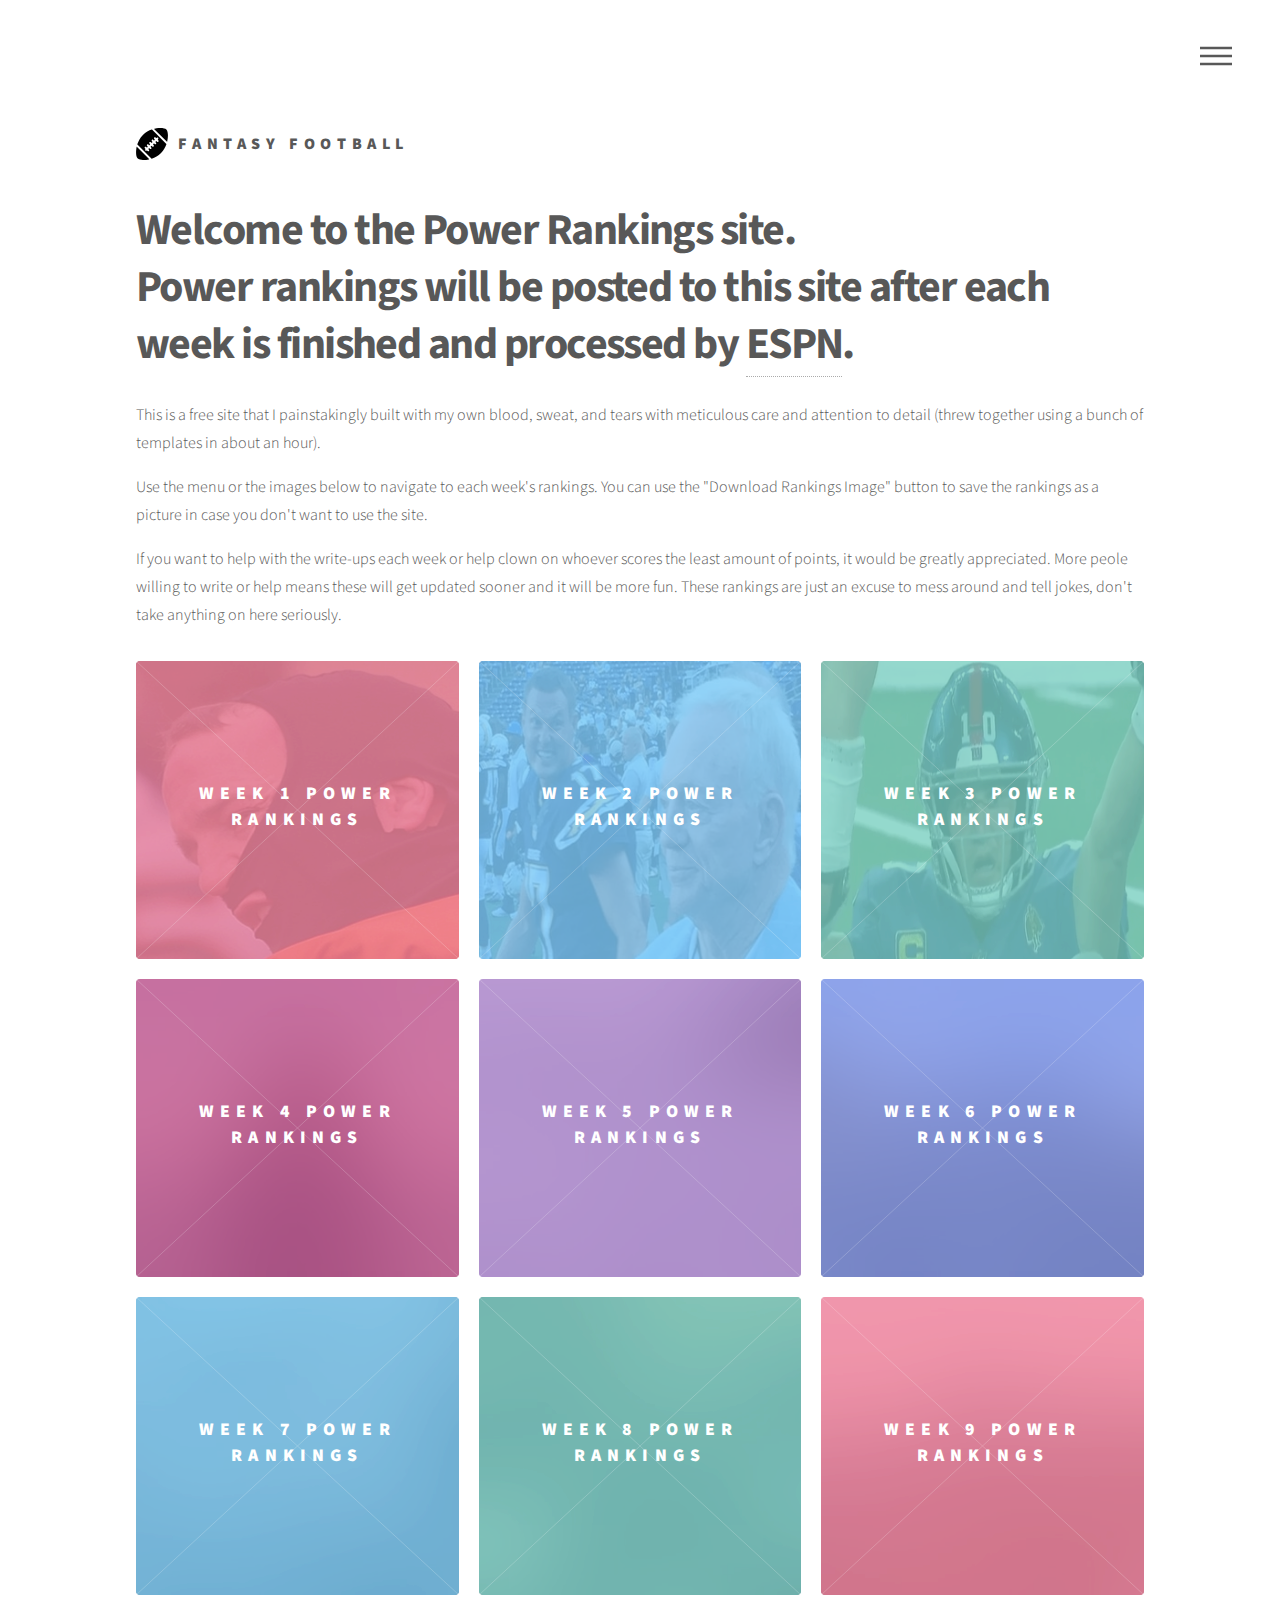
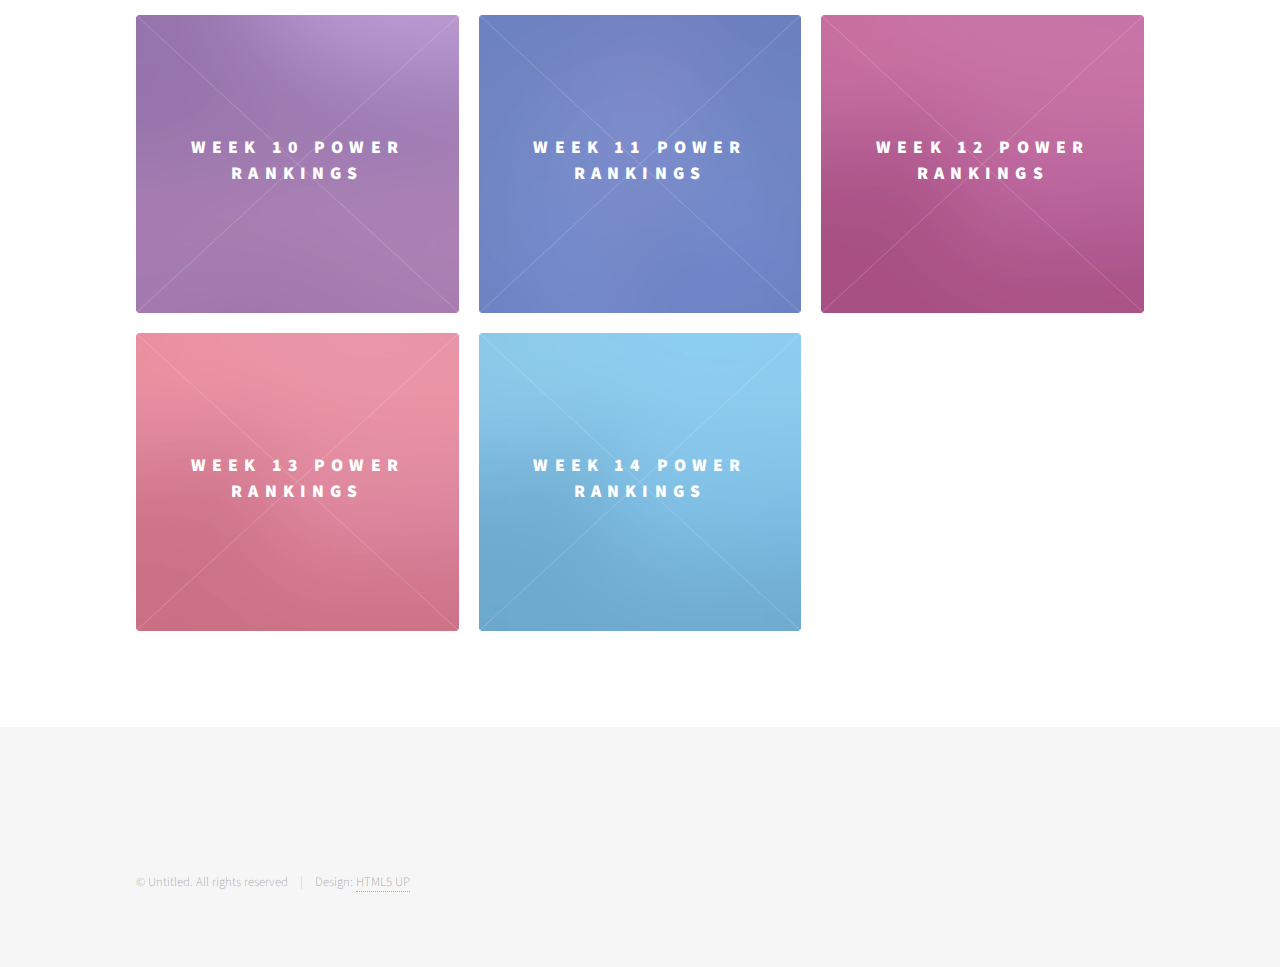
==== commit 65c3a716: "week3 push" ====
--- a/index.html
+++ b/index.html
@@ -42,7 +42,7 @@
 							<li><a href="index.html">Home</a></li>
 							<li><a href="fantasy_power_rankings-master/fantasy_power_rankings-master/manual_power_rankings.html">Week 1</a></li>
 							<li><a href="fantasy_power_rankings-master/fantasy_power_rankings-master/manual_power_rankings2.html">Week 2</a></li>
-							<li><a href="generic.html">Week 3</a></li>
+							<li><a href="fantasy_power_rankings-master/fantasy_power_rankings-master/manual_power_rankings3.html">Week 3</a></li>
 							<li><a href="generic.html">Week 4</a></li>
 							<li><a href="generic.html">Week 5</a></li>
 							<li><a href="generic.html">Week 6</a></li>
@@ -92,12 +92,12 @@
 								</article>
 								<article class="style3">
 									<span class="image">
-										<img src="images/pic03.jpg" alt="" />
-									</span>
-									<a href="generic.html">
+										<img src="images/eli.jpg" alt="" />
+									</span>
+									<a href="fantasy_power_rankings-master/fantasy_power_rankings-master/manual_power_rankings3.html">
 										<h2>Week 3 Power Rankings</h2>
 										<div class="content">
-											<p>Sed nisl arcu euismod sit amet nisi lorem etiam dolor veroeros et feugiat.</p>
+											<p>3. It's the magic number</p>
 										</div>
 									</a>
 								</article>
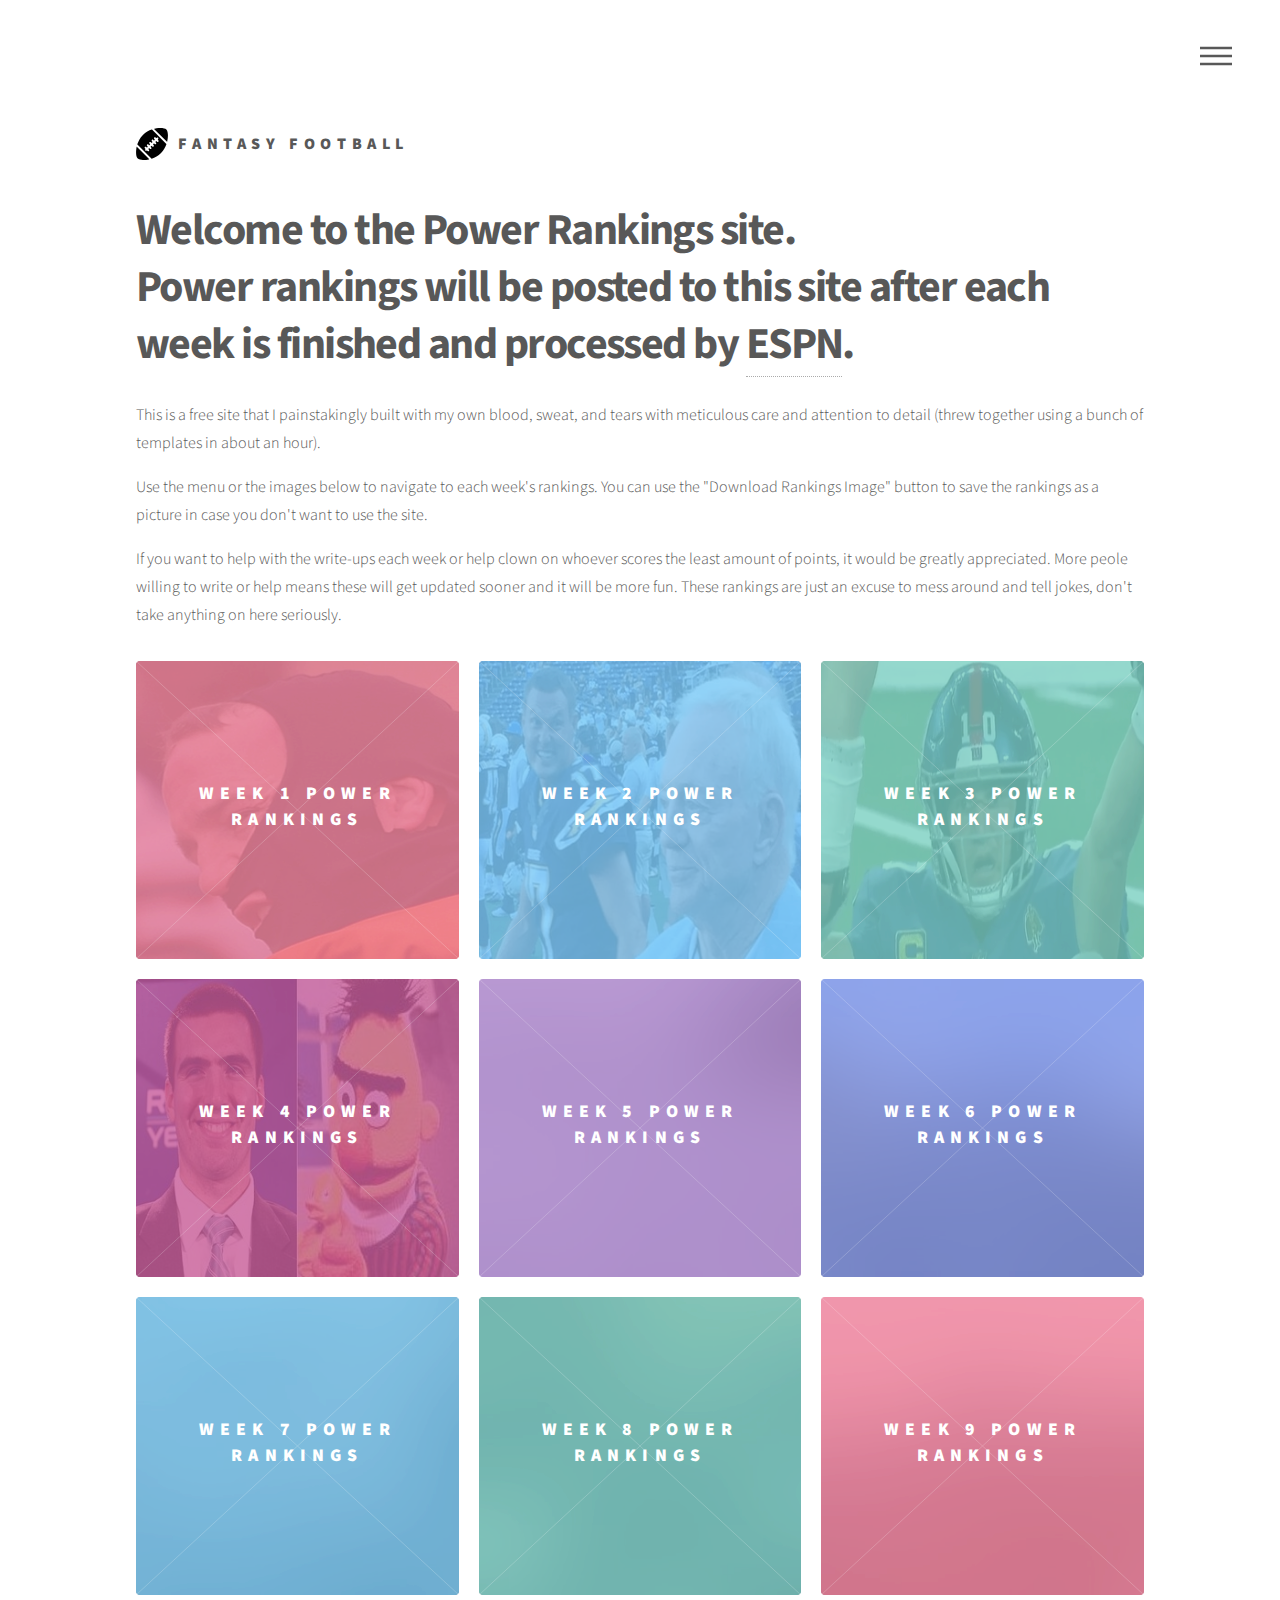
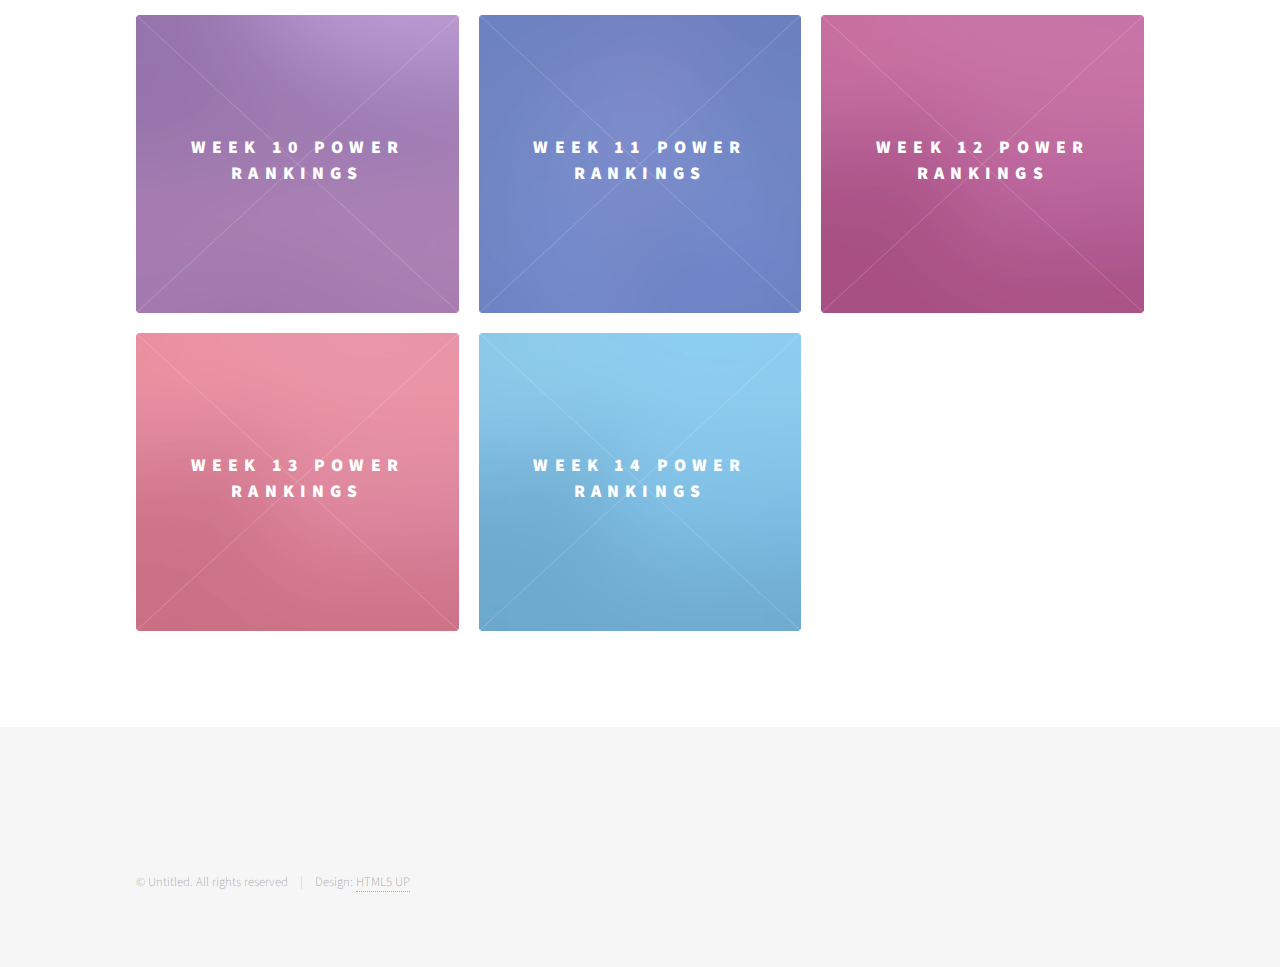
==== commit 5d0dd073: "week 4 push" ====
--- a/index.html
+++ b/index.html
@@ -43,7 +43,7 @@
 							<li><a href="fantasy_power_rankings-master/fantasy_power_rankings-master/manual_power_rankings.html">Week 1</a></li>
 							<li><a href="fantasy_power_rankings-master/fantasy_power_rankings-master/manual_power_rankings2.html">Week 2</a></li>
 							<li><a href="fantasy_power_rankings-master/fantasy_power_rankings-master/manual_power_rankings3.html">Week 3</a></li>
-							<li><a href="generic.html">Week 4</a></li>
+							<li><a href="fantasy_power_rankings-master/fantasy_power_rankings-master/manual_power_rankings4.html">Week 4</a></li>
 							<li><a href="generic.html">Week 5</a></li>
 							<li><a href="generic.html">Week 6</a></li>
 							<li><a href="generic.html">Week 7</a></li>
@@ -103,12 +103,12 @@
 								</article>
 								<article class="style4">
 									<span class="image">
-										<img src="images/pic04.jpg" alt="" />
-									</span>
-									<a href="generic.html">
+										<img src="images/joe.jpg" alt="" />
+									</span>
+									<a href="fantasy_power_rankings-master/fantasy_power_rankings-master/manual_power_rankings4.html">
 										<h2>Week 4 Power Rankings</h2>
 										<div class="content">
-											<p>Sed nisl arcu euismod sit amet nisi lorem etiam dolor veroeros et feugiat.</p>
+											<p>Lakers in 4.</p>
 										</div>
 									</a>
 								</article>
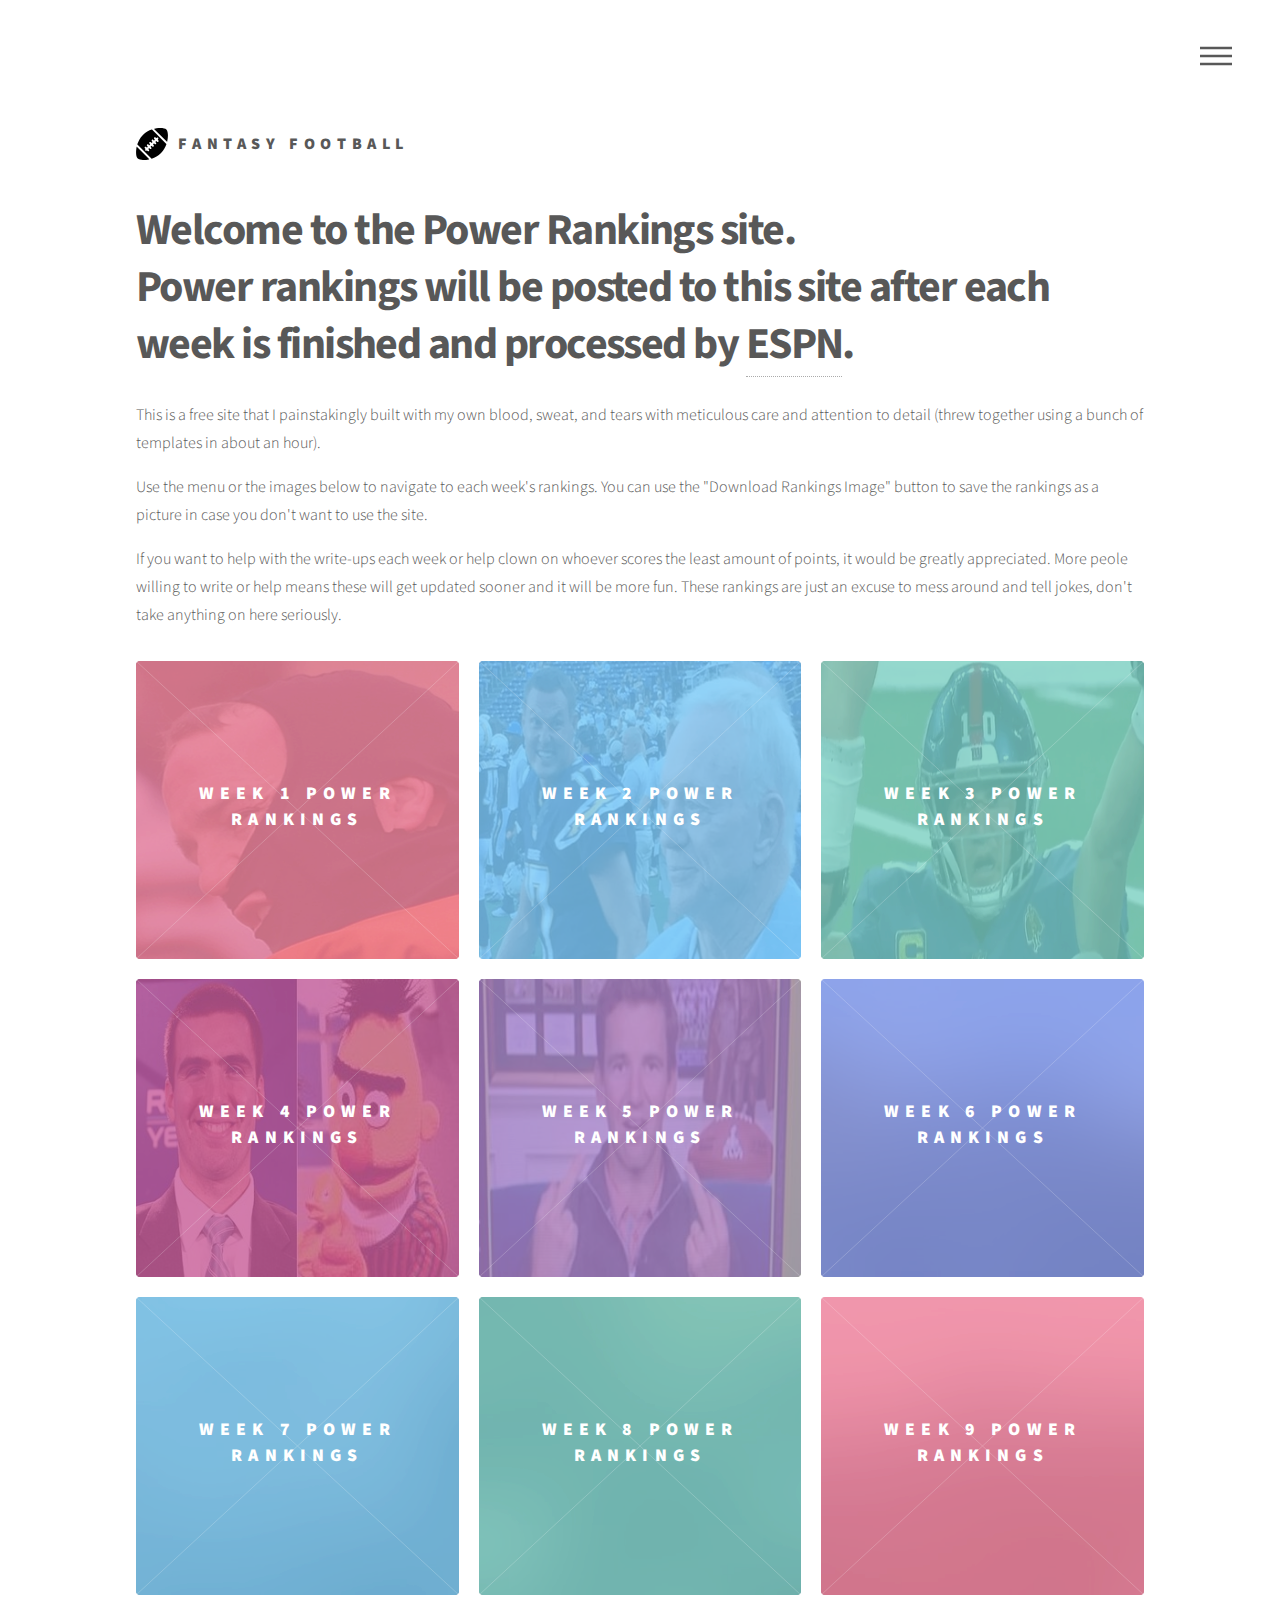
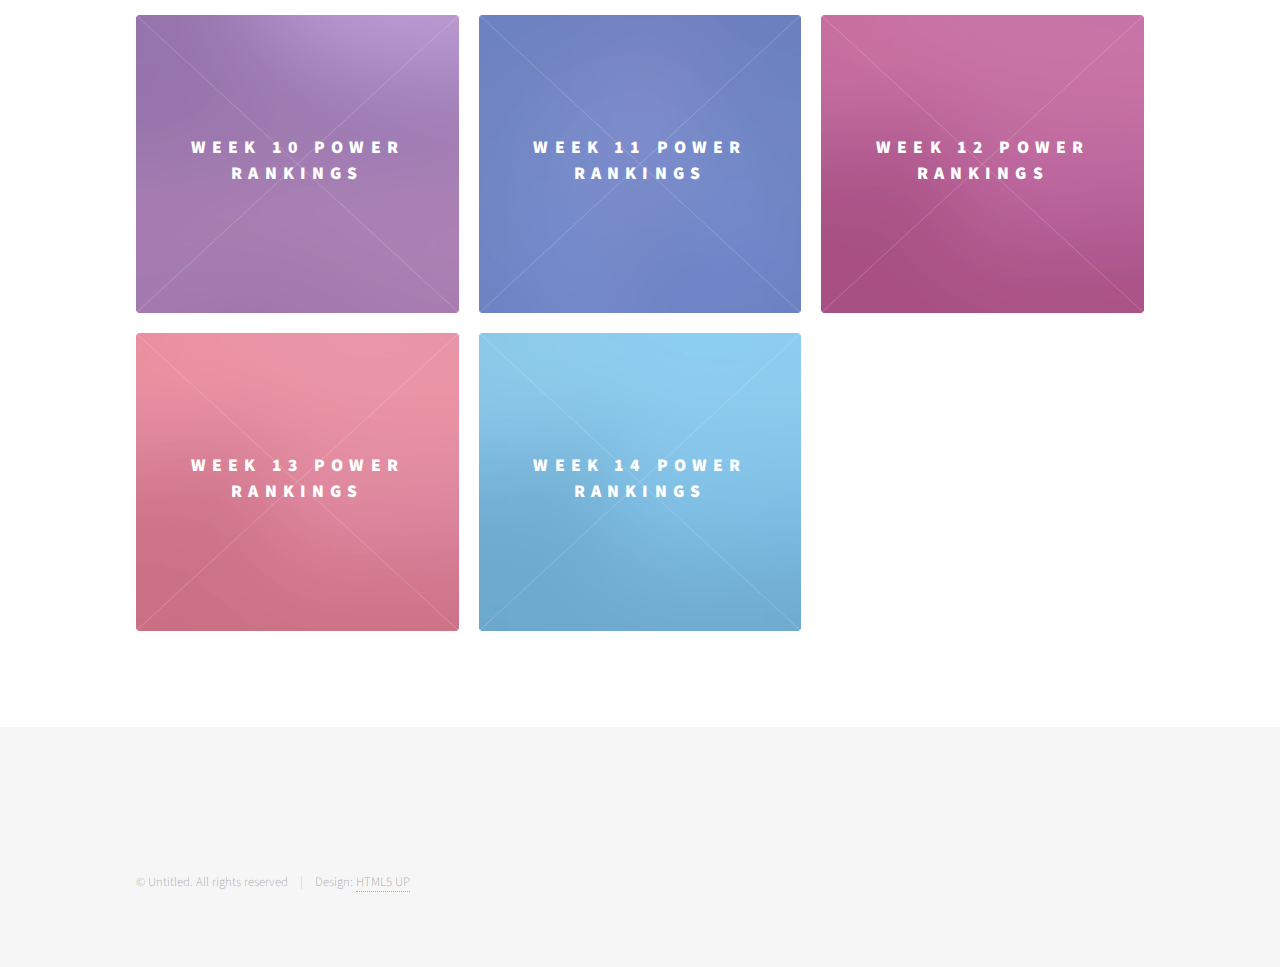
==== commit a0254384: "push" ====
--- a/index.html
+++ b/index.html
@@ -44,7 +44,7 @@
 							<li><a href="fantasy_power_rankings-master/fantasy_power_rankings-master/manual_power_rankings2.html">Week 2</a></li>
 							<li><a href="fantasy_power_rankings-master/fantasy_power_rankings-master/manual_power_rankings3.html">Week 3</a></li>
 							<li><a href="fantasy_power_rankings-master/fantasy_power_rankings-master/manual_power_rankings4.html">Week 4</a></li>
-							<li><a href="generic.html">Week 5</a></li>
+							<li><a href="fantasy_power_rankings-master/fantasy_power_rankings-master/manual_power_rankings4.html">Week 5</a></li>
 							<li><a href="generic.html">Week 6</a></li>
 							<li><a href="generic.html">Week 7</a></li>
 							<li><a href="generic.html">Week 8</a></li>
@@ -114,12 +114,12 @@
 								</article>
 								<article class="style5">
 									<span class="image">
-										<img src="images/pic05.jpg" alt="" />
-									</span>
-									<a href="generic.html">
+										<img src="images/eli-birds.jpg" alt="" />
+									</span>
+									<a href="fantasy_power_rankings-master/fantasy_power_rankings-master/manual_power_rankings5.html">
 										<h2>Week 5 Power Rankings</h2>
 										<div class="content">
-											<p>Sed nisl arcu euismod sit amet nisi lorem etiam dolor veroeros et feugiat.</p>
+											<p>5 Dollar Footlong.</p>
 										</div>
 									</a>
 								</article>
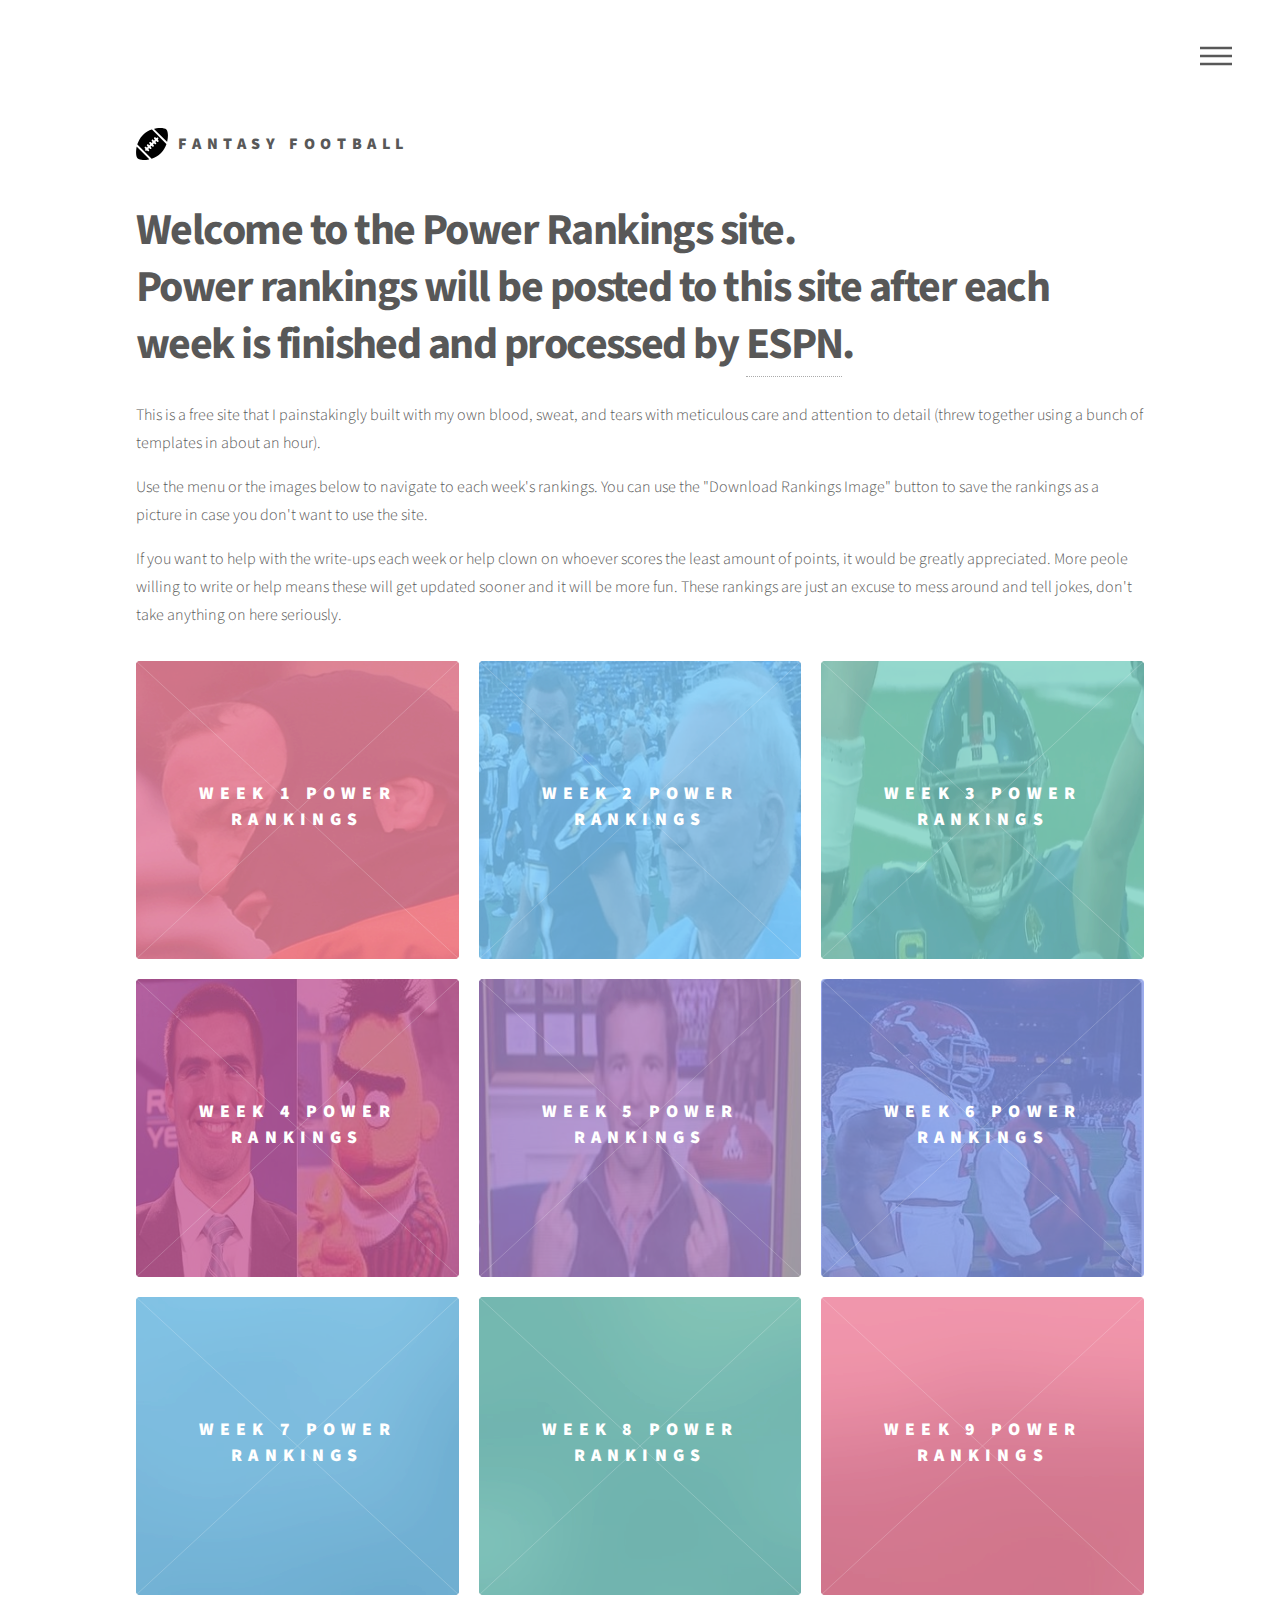
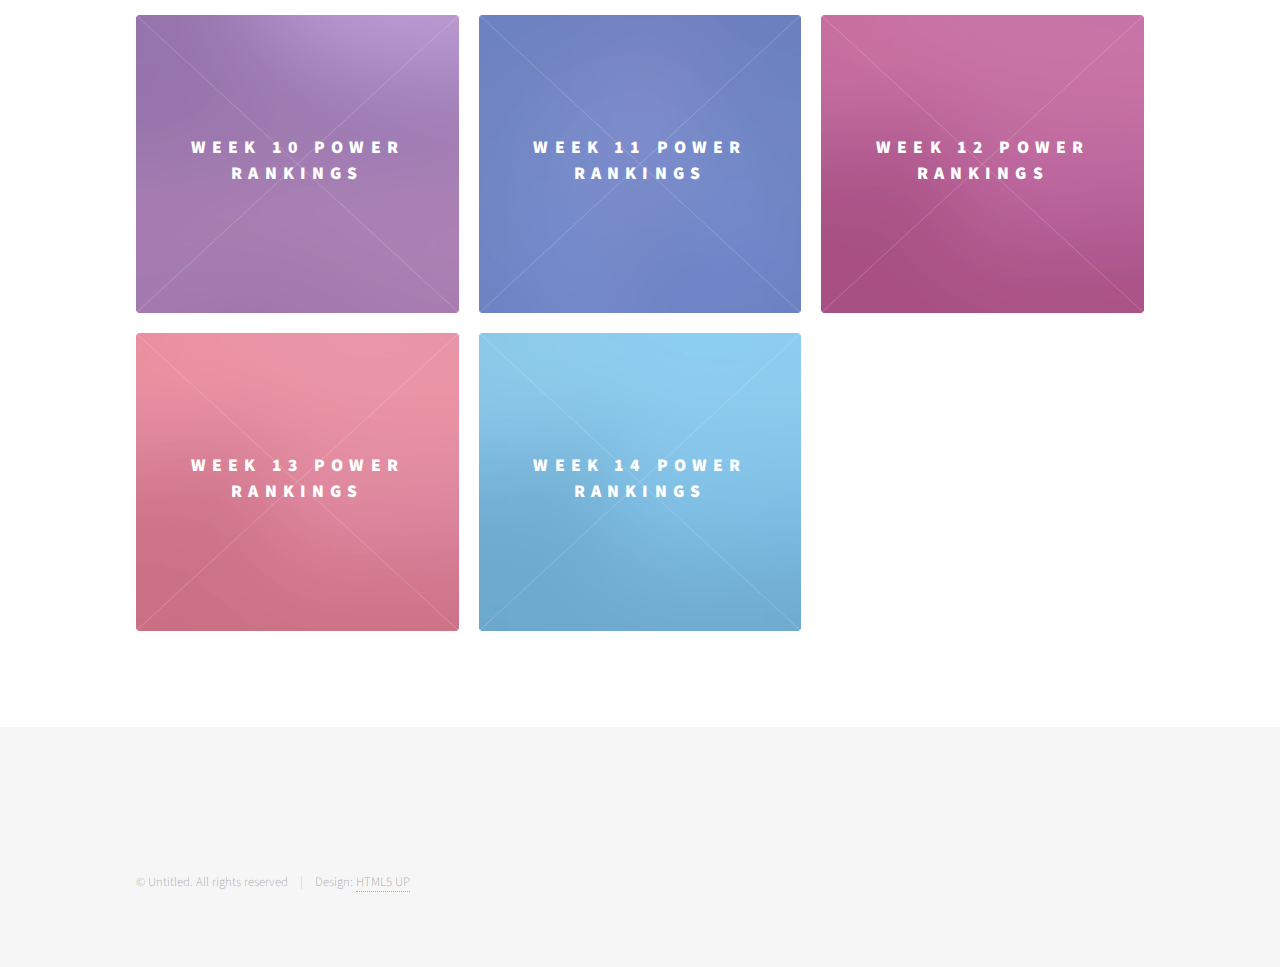
==== commit 2ee4e501: "push week 6" ====
--- a/index.html
+++ b/index.html
@@ -44,8 +44,8 @@
 							<li><a href="fantasy_power_rankings-master/fantasy_power_rankings-master/manual_power_rankings2.html">Week 2</a></li>
 							<li><a href="fantasy_power_rankings-master/fantasy_power_rankings-master/manual_power_rankings3.html">Week 3</a></li>
 							<li><a href="fantasy_power_rankings-master/fantasy_power_rankings-master/manual_power_rankings4.html">Week 4</a></li>
-							<li><a href="fantasy_power_rankings-master/fantasy_power_rankings-master/manual_power_rankings4.html">Week 5</a></li>
-							<li><a href="generic.html">Week 6</a></li>
+							<li><a href="fantasy_power_rankings-master/fantasy_power_rankings-master/manual_power_rankings5.html">Week 5</a></li>
+							<li><a href="fantasy_power_rankings-master/fantasy_power_rankings-master/manual_power_rankings6.html">Week 5</a></li>
 							<li><a href="generic.html">Week 7</a></li>
 							<li><a href="generic.html">Week 8</a></li>
 							<li><a href="generic.html">Week 9</a></li>
@@ -125,12 +125,12 @@
 								</article>
 								<article class="style6">
 									<span class="image">
-										<img src="images/pic06.jpg" alt="" />
-									</span>
-									<a href="generic.html">
+										<img src="images/henry.jpg" alt="" />
+									</span>
+									<a href="fantasy_power_rankings-master/fantasy_power_rankings-master/manual_power_rankings6.html">
 										<h2>Week 6 Power Rankings</h2>
 										<div class="content">
-											<p>Sed nisl arcu euismod sit amet nisi lorem etiam dolor veroeros et feugiat.</p>
+											<p>6. The number of the beast.</p>
 										</div>
 									</a>
 								</article>
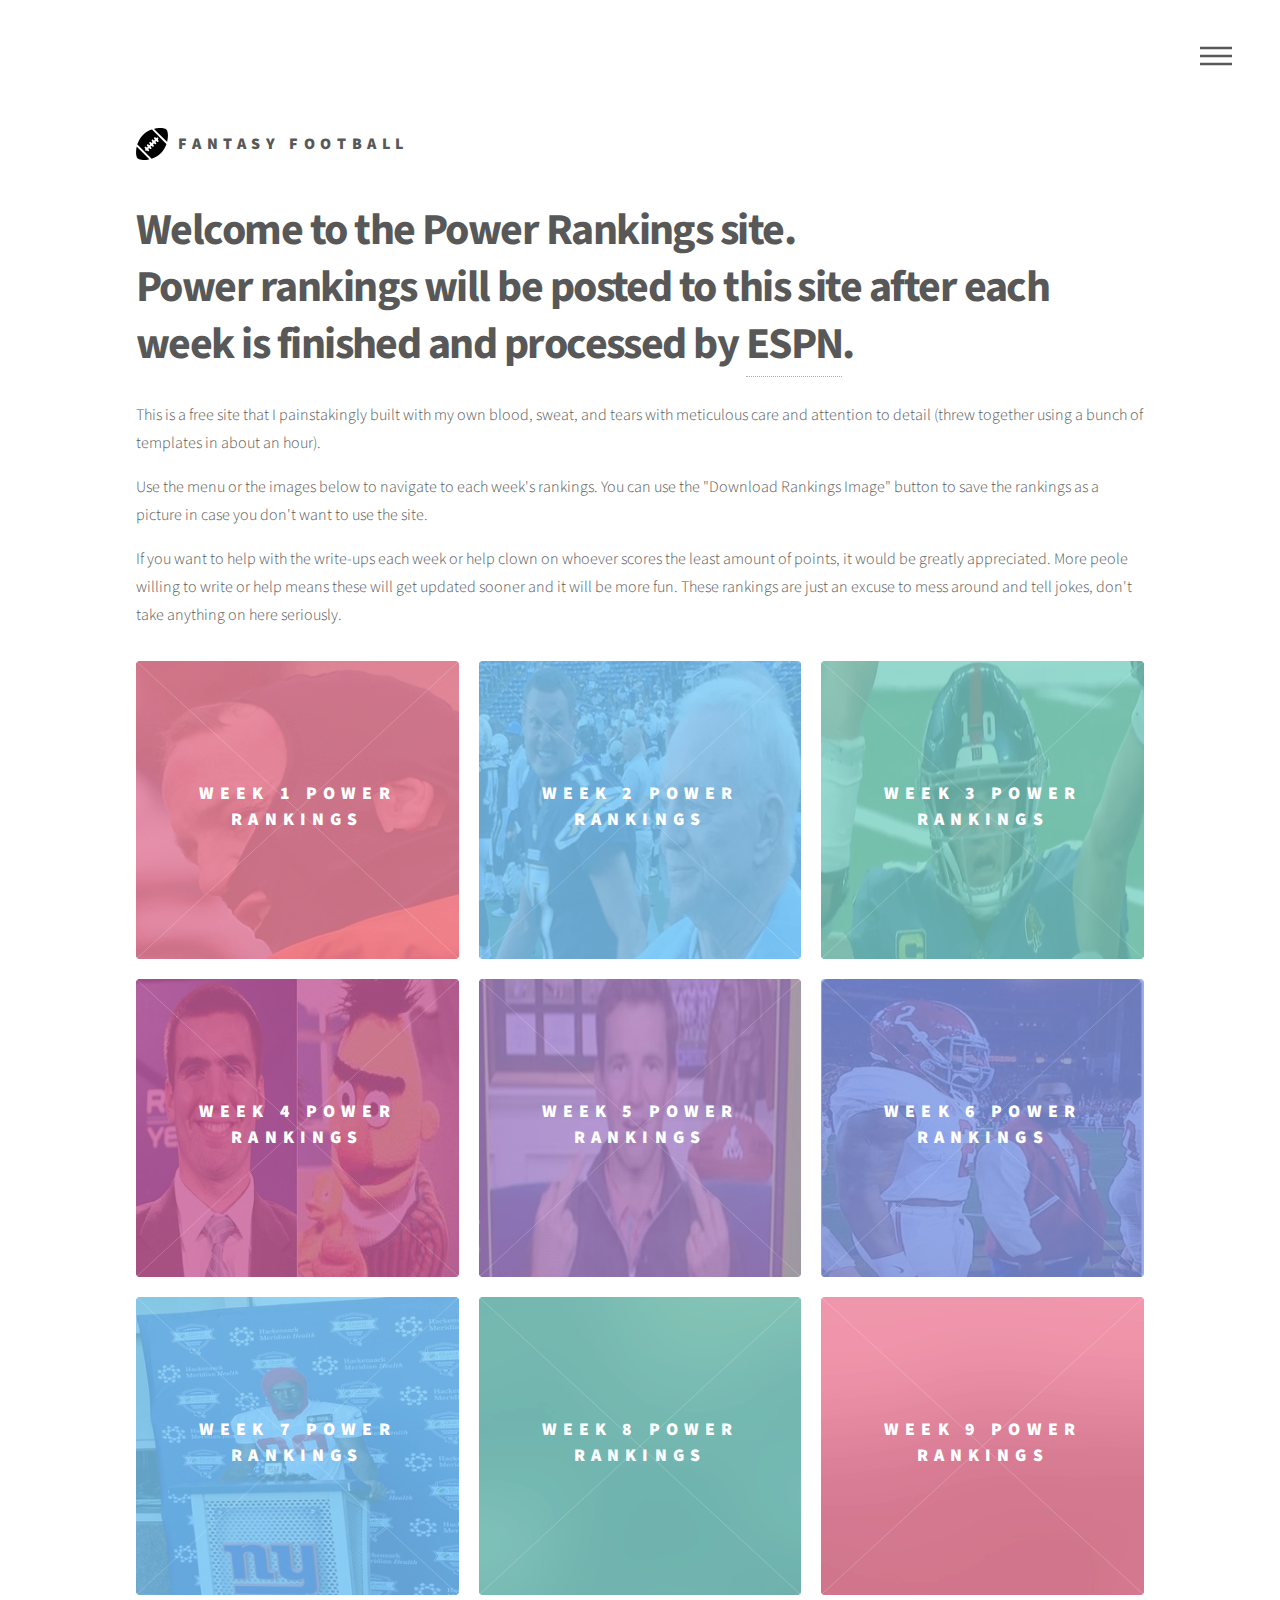
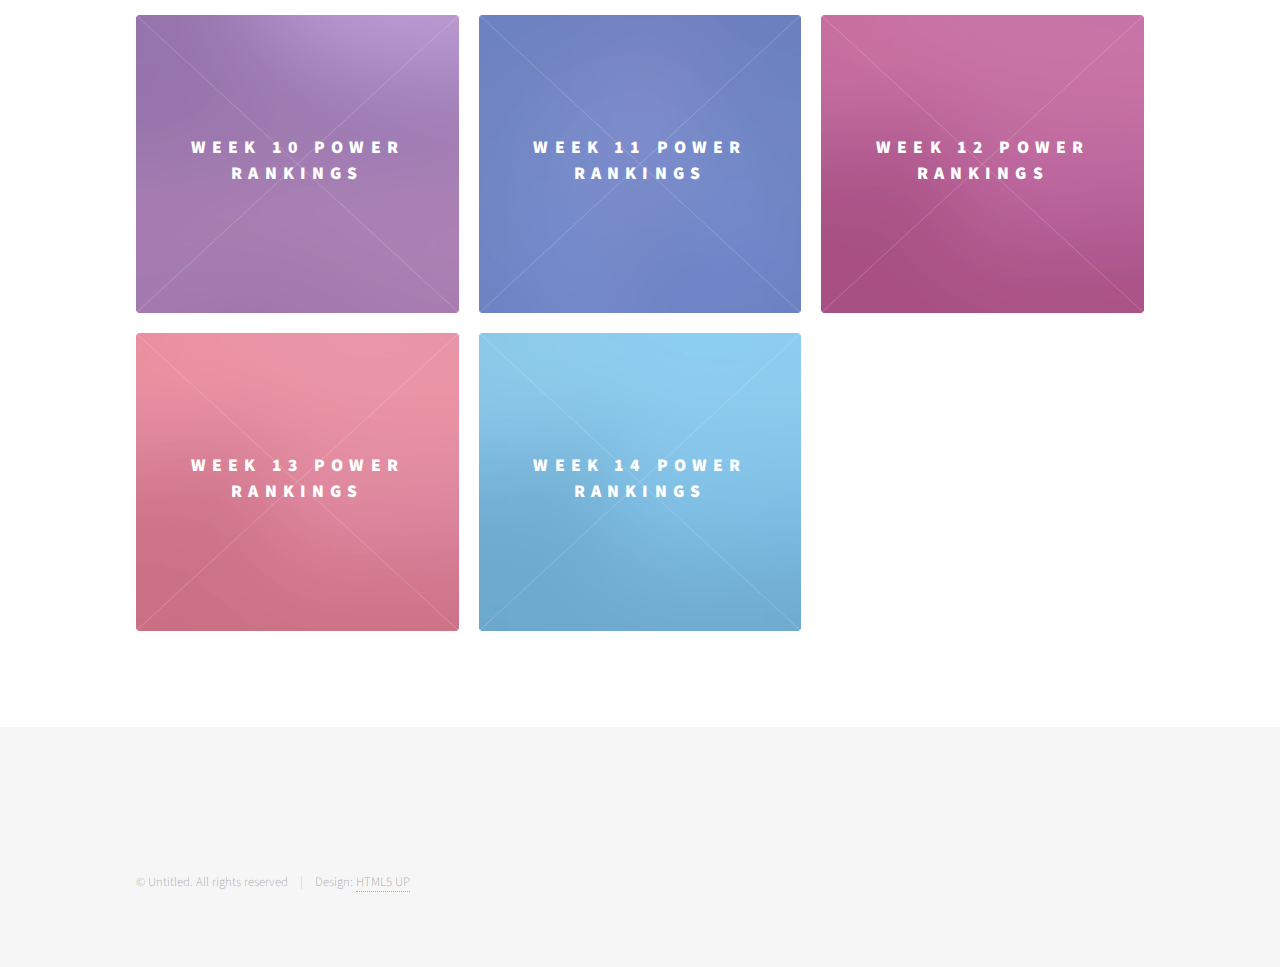
==== commit a4a1432d: "push" ====
--- a/index.html
+++ b/index.html
@@ -45,8 +45,8 @@
 							<li><a href="fantasy_power_rankings-master/fantasy_power_rankings-master/manual_power_rankings3.html">Week 3</a></li>
 							<li><a href="fantasy_power_rankings-master/fantasy_power_rankings-master/manual_power_rankings4.html">Week 4</a></li>
 							<li><a href="fantasy_power_rankings-master/fantasy_power_rankings-master/manual_power_rankings5.html">Week 5</a></li>
-							<li><a href="fantasy_power_rankings-master/fantasy_power_rankings-master/manual_power_rankings6.html">Week 5</a></li>
-							<li><a href="generic.html">Week 7</a></li>
+							<li><a href="fantasy_power_rankings-master/fantasy_power_rankings-master/manual_power_rankings6.html">Week 6</a></li>
+							<li><a href="fantasy_power_rankings-master/fantasy_power_rankings-master/manual_power_rankings7.html">Week 7</a></li>
 							<li><a href="generic.html">Week 8</a></li>
 							<li><a href="generic.html">Week 9</a></li>
 							<li><a href="generic.html">Week 10</a></li>
@@ -136,12 +136,12 @@
 								</article>
 								<article class="style2">
 									<span class="image">
-										<img src="images/pic07.jpg" alt="" />
-									</span>
-									<a href="generic.html">
+										<img src="images/toney.jpg" alt="" />
+									</span>
+									<a href="fantasy_power_rankings-master/fantasy_power_rankings-master/manual_power_rankings7.html">
 										<h2>Week 7 Power Rankings</h2>
 										<div class="content">
-											<p>Sed nisl arcu euismod sit amet nisi lorem etiam dolor veroeros et feugiat.</p>
+											<p>7th Heaven.</p>
 										</div>
 									</a>
 								</article>
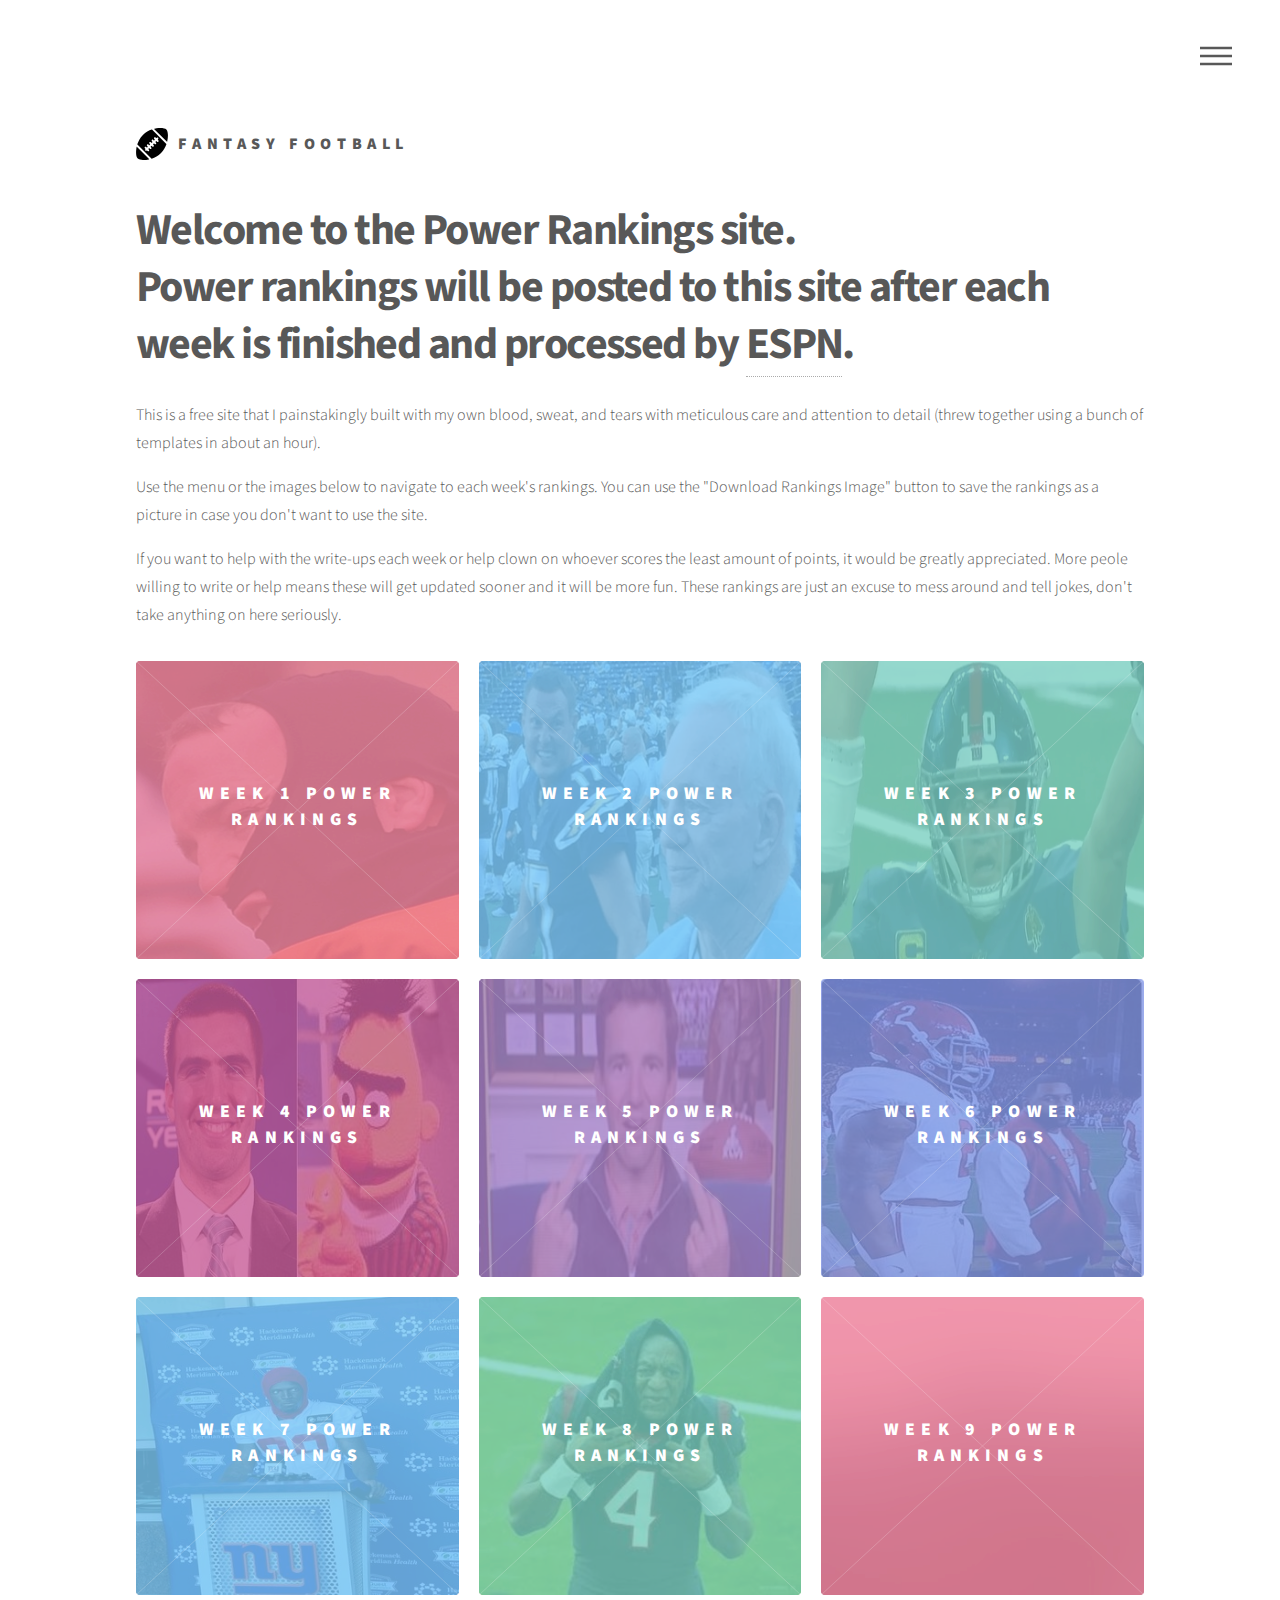
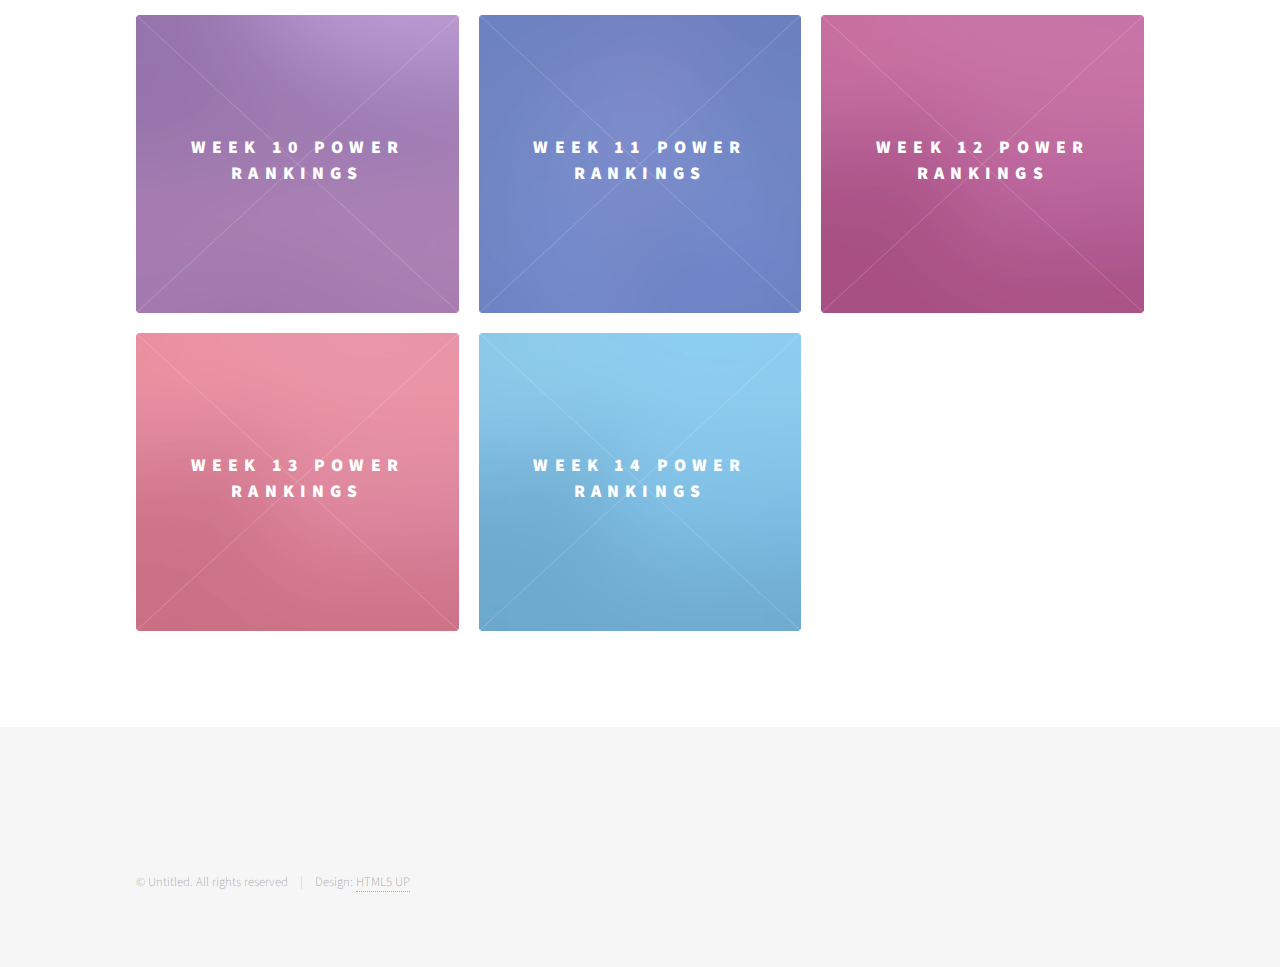
==== commit a067d509: "images and push" ====
--- a/index.html
+++ b/index.html
@@ -47,7 +47,7 @@
 							<li><a href="fantasy_power_rankings-master/fantasy_power_rankings-master/manual_power_rankings5.html">Week 5</a></li>
 							<li><a href="fantasy_power_rankings-master/fantasy_power_rankings-master/manual_power_rankings6.html">Week 6</a></li>
 							<li><a href="fantasy_power_rankings-master/fantasy_power_rankings-master/manual_power_rankings7.html">Week 7</a></li>
-							<li><a href="generic.html">Week 8</a></li>
+							<li><a href="fantasy_power_rankings-master/fantasy_power_rankings-master/manual_power_rankings8.html">Week 8</a></li>
 							<li><a href="generic.html">Week 9</a></li>
 							<li><a href="generic.html">Week 10</a></li>
 							<li><a href="generic.html">Week 11</a></li>
@@ -147,12 +147,12 @@
 								</article>
 								<article class="style3">
 									<span class="image">
-										<img src="images/pic08.jpg" alt="" />
-									</span>
-									<a href="generic.html">
+										<img src="images/watson.jpg" alt="" />
+									</span>
+									<a href="fantasy_power_rankings-master/fantasy_power_rankings-master/manual_power_rankings8.html">
 										<h2>Week 8 Power Rankings</h2>
 										<div class="content">
-											<p>Sed nisl arcu euismod sit amet nisi lorem etiam dolor veroeros et feugiat.</p>
+											<p>8 the great</p>
 										</div>
 									</a>
 								</article>
